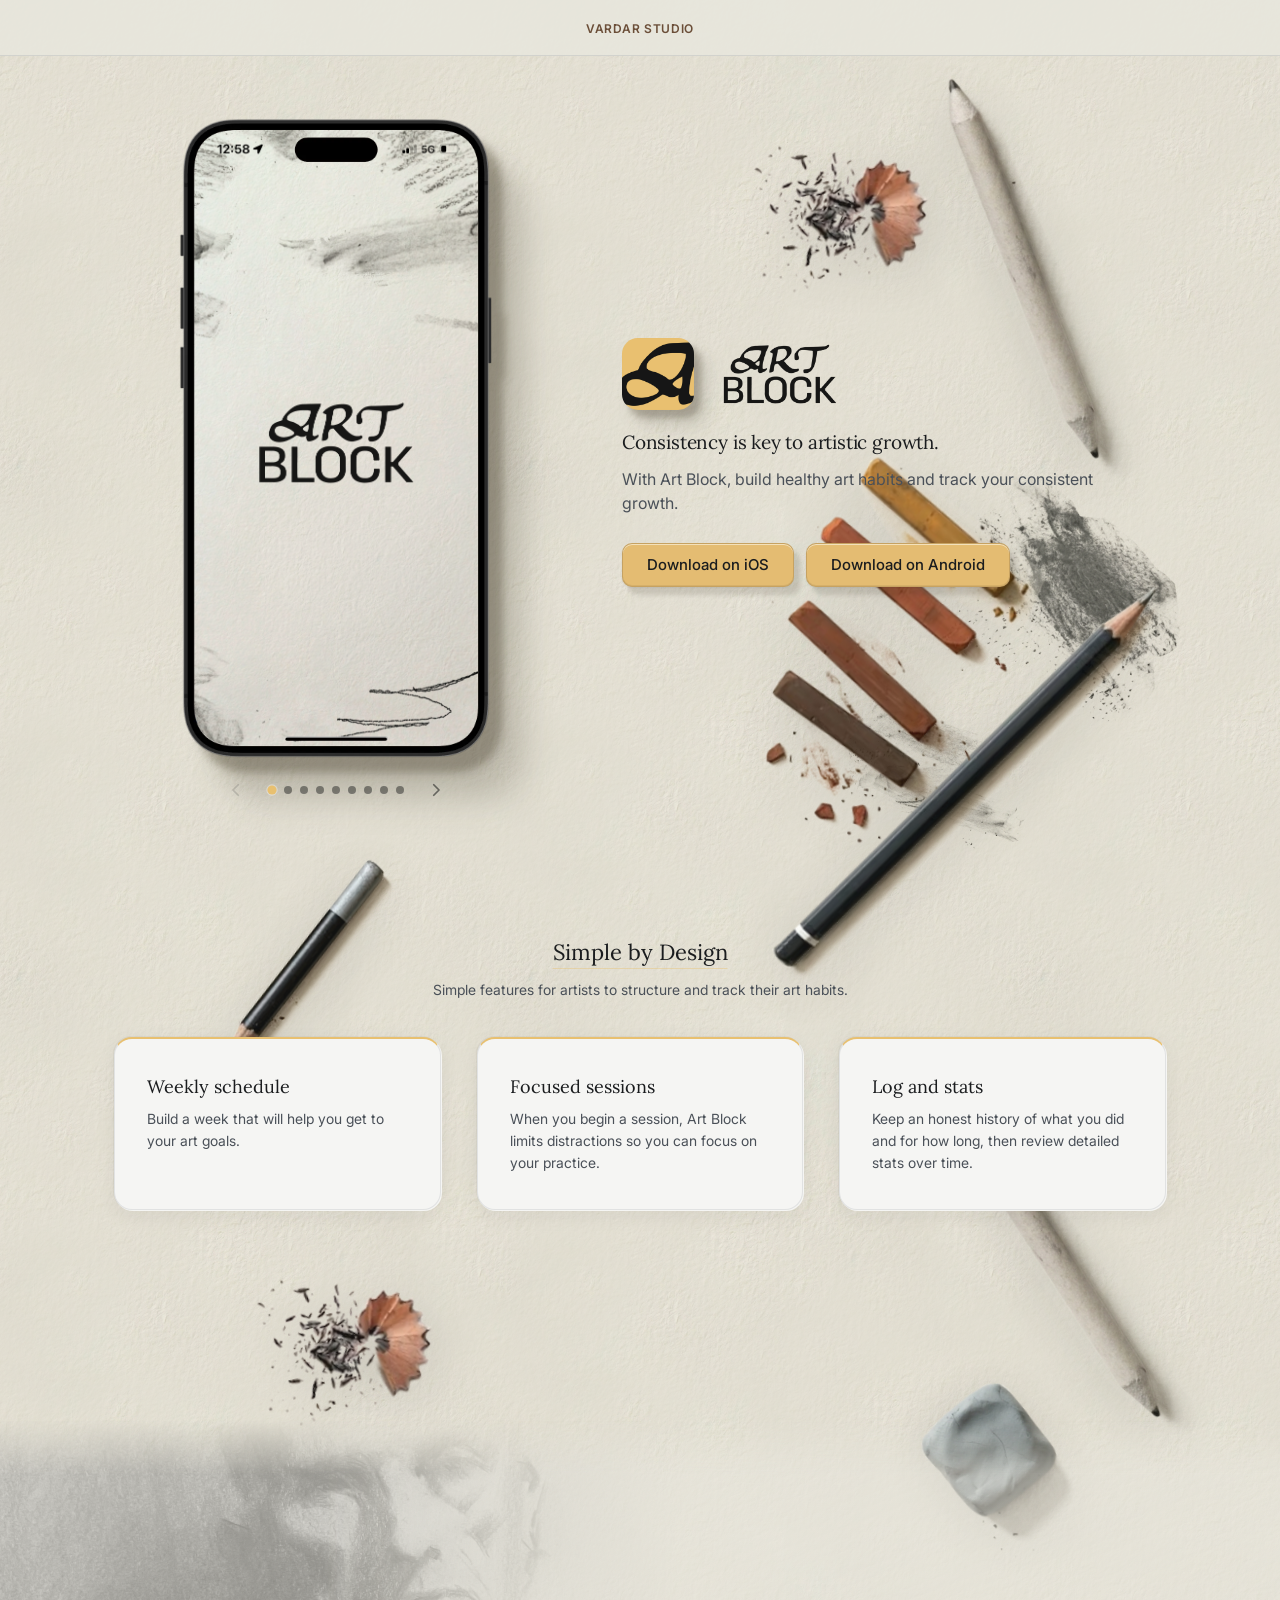
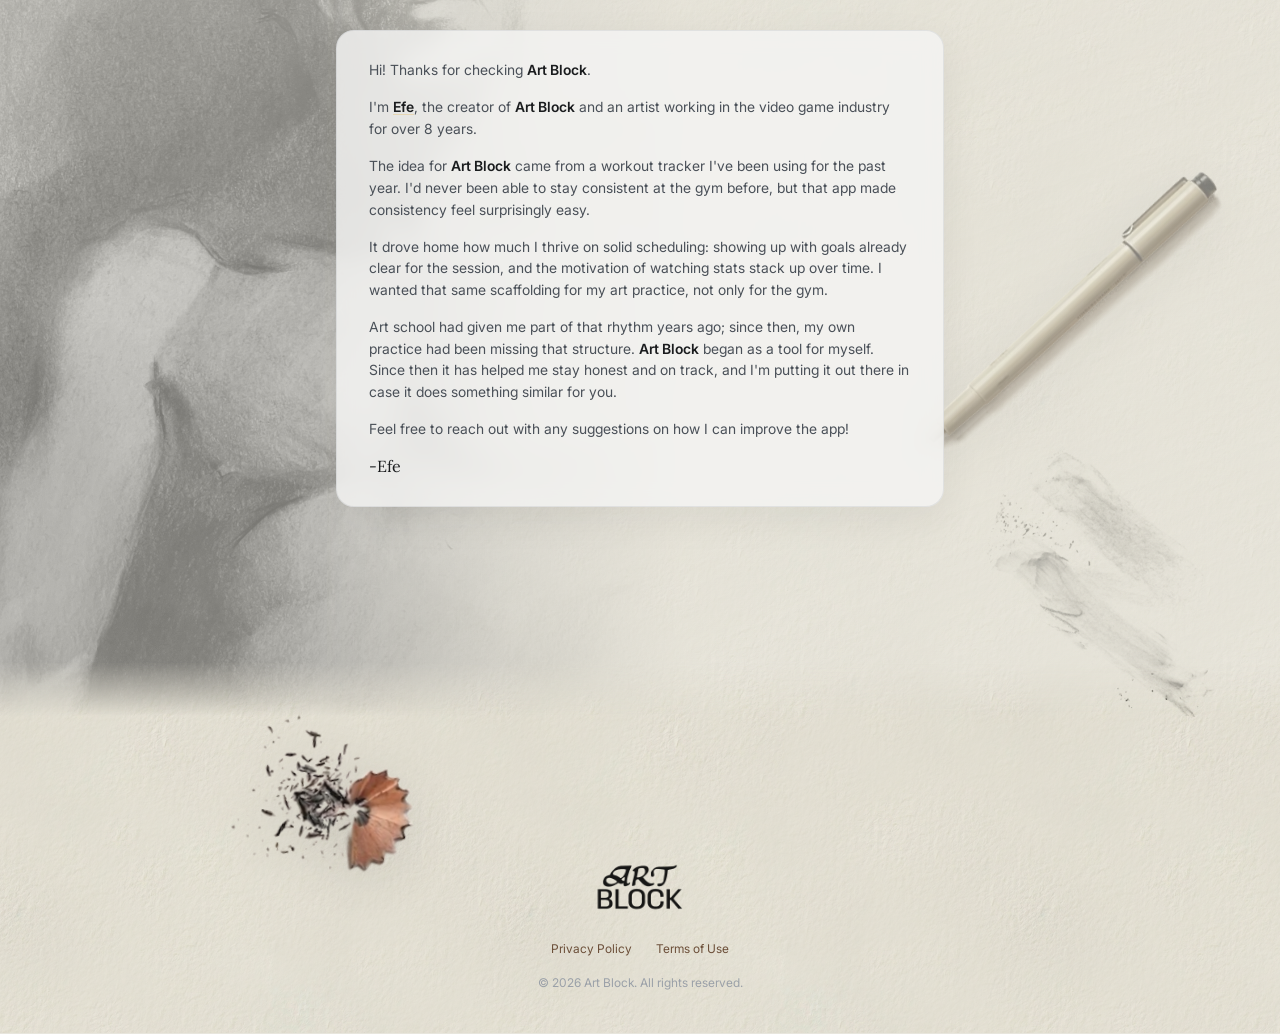
==== artblock/index.html @ 7faad2b3 "Fix GitHub Pages asset loading and Safari control styling. Use root-absolute paths with cache bustin" ====
<!DOCTYPE html>
<html lang="en">
  <head>
    <meta charset="utf-8" />
    <meta name="viewport" content="width=device-width, initial-scale=1" />
    <title>Art Block — Consistency for your art habits</title>
    <meta
      name="description"
      content="With Art Block, build healthy art habits and track your consistent growth. Log pursuits, sessions, and notes in one place."
    />
    <link rel="stylesheet" href="/css/main.css?v=3" />
    <script>
      (function () {
        if (sessionStorage.getItem("vardar-page-transition") !== "to-artblock") {
          return;
        }
        sessionStorage.removeItem("vardar-page-transition");
        document.documentElement.classList.add("page-from-studio");
        function reveal() {
          document.documentElement.classList.add("page-from-studio-ready");
        }
        if (document.readyState === "loading") {
          document.addEventListener("DOMContentLoaded", function () {
            requestAnimationFrame(function () {
              requestAnimationFrame(reveal);
            });
          });
        } else {
          requestAnimationFrame(function () {
            requestAnimationFrame(reveal);
          });
        }
      })();
    </script>
  </head>
  <body
    class="home artblock"
    data-draw-stroke="rgba(26, 28, 30, 0.48)"
  >
    <div class="artblock-scenery" aria-hidden="true">
      <div class="artblock-scenery__tile"></div>
      <img class="artblock-scenery__mess artblock-scenery__mess--1" src="/images/mess_1.png" alt="" width="654" height="630" decoding="async" />
      <img class="artblock-scenery__mess artblock-scenery__mess--2" src="/images/mess_2.png" alt="" width="654" height="630" decoding="async" />
      <img class="artblock-scenery__mess artblock-scenery__mess--3" src="/images/mess_2.png" alt="" width="654" height="630" decoding="async" />
      <img class="artblock-scenery__mess artblock-scenery__mess--4" src="/images/mess_2.png" alt="" width="654" height="630" decoding="async" />
      <img class="artblock-scenery__mess artblock-scenery__mess--5" src="/images/mess_2.png" alt="" width="654" height="630" decoding="async" />
      <img class="artblock-scenery__prop artblock-scenery__prop--slot-1" src="/images/Props/pencil_3.png" alt="" width="298" height="411" decoding="async" />
      <img class="artblock-scenery__prop artblock-scenery__prop--slot-2" src="/images/Props/trash.png" alt="" width="183" height="150" decoding="async" />
      <img class="artblock-scenery__prop artblock-scenery__prop--slot-3" src="/images/Props/stump_1.png" alt="" width="223" height="401" decoding="async" />
      <img class="artblock-scenery__prop artblock-scenery__prop--slot-4" src="/images/Props/pencil_1.png" alt="" width="116" height="251" decoding="async" />
      <img class="artblock-scenery__prop artblock-scenery__prop--slot-5" src="/images/Props/pen_2.png" alt="" width="285" height="375" decoding="async" />
      <img class="artblock-scenery__prop artblock-scenery__prop--slot-6" src="/images/Props/charcoal_1.png" alt="" width="184" height="221" decoding="async" />
      <img class="artblock-scenery__prop artblock-scenery__prop--slot-7" src="/images/Props/mechpencil.png" alt="" width="158" height="477" decoding="async" />
      <img class="artblock-scenery__prop artblock-scenery__prop--slot-9" src="/images/Props/eraser_1.png" alt="" width="212" height="206" decoding="async" />
      <img class="artblock-scenery__prop artblock-scenery__prop--slot-10" src="/images/Props/pencil_5.png" alt="" width="163" height="245" decoding="async" />
      <img class="artblock-scenery__prop artblock-scenery__prop--slot-13" src="/images/Props/trash.png" alt="" width="183" height="150" decoding="async" />
      <img class="artblock-scenery__prop artblock-scenery__prop--slot-14" src="/images/Props/charcoal_2.png" alt="" width="241" height="361" decoding="async" />
      <img class="artblock-scenery__prop artblock-scenery__prop--slot-15" src="/images/Props/stump_1.png" alt="" width="223" height="401" decoding="async" />
      <img class="artblock-scenery__prop artblock-scenery__prop--slot-16" src="/images/Props/trash.png" alt="" width="183" height="150" decoding="async" />
    </div>
    <canvas
      class="studio-draw-canvas"
      aria-hidden="true"
      width="1"
      height="1"
    ></canvas>
    <div class="studio-cursor-dot" aria-hidden="true"></div>
    <header class="legal-doc-header legal-doc-header--artblock">
      <a href="/index.html" class="studio-back-link">Vardar Studio</a>
    </header>
    <main>
      <section class="hero">
        <div class="wrap">
          <div class="hero-split">
            <div class="hero-copy">
              <h1 class="hero-title">
                <span class="hero-brand-lockup">
                  <img
                    src="/images/AppIcon.png"
                    alt=""
                    class="app-icon"
                    width="72"
                    height="72"
                  />
                  <span class="hero-logotype-slot">
                    <img
                      src="/images/Logotype.png"
                      alt="Art Block"
                      class="logotype-title"
                    />
                  </span>
                </span>
              </h1>
              <p class="hero-lead">
                Consistency is key to artistic growth.
              </p>
              <p class="tagline">
                With Art Block, build healthy art habits and track your
                consistent growth.
              </p>
              <div class="cta-row">
                <button
                  type="button"
                  class="btn-primary btn-primary--soon btn-primary--hover-soon"
                  aria-label="Download on iOS, coming soon"
                  title="Coming soon"
                >
                  <span class="btn-soon-face">
                    <span class="btn-soon-default">Download on iOS</span>
                    <span class="btn-soon-hover" aria-hidden="true"
                      >Coming soon</span
                    >
                  </span>
                </button>
                <button
                  type="button"
                  class="btn-primary btn-primary--soon btn-primary--hover-soon"
                  aria-label="Download on Android, coming soon"
                  title="Coming soon"
                >
                  <span class="btn-soon-face">
                    <span class="btn-soon-default">Download on Android</span>
                    <span class="btn-soon-hover" aria-hidden="true"
                      >Coming soon</span
                    >
                  </span>
                </button>
              </div>
            </div>
            <div class="hero-visual">
              <div
                class="phone-mockup"
                data-phone-mockup
                aria-roledescription="carousel"
                aria-label="Art Block app screenshots. Swipe or use the arrows and dots to move between slides."
              >
                <div class="phone-mockup-body">
                  <div class="phone-mockup-screen">
                    <div
                      class="phone-carousel-track"
                      id="phone-carousel-track"
                      tabindex="0"
                    >
                      <figure class="phone-carousel-slide">
                        <img
                          src="/images/ArtBlock_Screenshot_1.PNG"
                          alt="Art Block app: screenshot 1 of 9"
                          width="390"
                          height="844"
                          loading="lazy"
                          decoding="async"
                        />
                      </figure>
                      <figure class="phone-carousel-slide">
                        <img
                          src="/images/ArtBlock_Screenshot_2.PNG"
                          alt="Art Block app: screenshot 2 of 9"
                          width="390"
                          height="844"
                          loading="lazy"
                          decoding="async"
                        />
                      </figure>
                      <figure class="phone-carousel-slide">
                        <img
                          src="/images/ArtBlock_Screenshot_3.PNG"
                          alt="Art Block app: screenshot 3 of 9"
                          width="390"
                          height="844"
                          loading="lazy"
                          decoding="async"
                        />
                      </figure>
                      <figure class="phone-carousel-slide">
                        <img
                          src="/images/ArtBlock_Screenshot_4.PNG"
                          alt="Art Block app: screenshot 4 of 9"
                          width="390"
                          height="844"
                          loading="lazy"
                          decoding="async"
                        />
                      </figure>
                      <figure class="phone-carousel-slide">
                        <img
                          src="/images/ArtBlock_Screenshot_5.PNG"
                          alt="Art Block app: screenshot 5 of 9"
                          width="390"
                          height="844"
                          loading="lazy"
                          decoding="async"
                        />
                      </figure>
                      <figure class="phone-carousel-slide">
                        <img
                          src="/images/ArtBlock_Screenshot_6.PNG"
                          alt="Art Block app: screenshot 6 of 9"
                          width="390"
                          height="844"
                          loading="lazy"
                          decoding="async"
                        />
                      </figure>
                      <figure class="phone-carousel-slide">
                        <img
                          src="/images/ArtBlock_Screenshot_7.PNG"
                          alt="Art Block app: screenshot 7 of 9"
                          width="390"
                          height="844"
                          loading="lazy"
                          decoding="async"
                        />
                      </figure>
                      <figure class="phone-carousel-slide">
                        <img
                          src="/images/ArtBlock_Screenshot_8.PNG"
                          alt="Art Block app: screenshot 8 of 9"
                          width="390"
                          height="844"
                          loading="lazy"
                          decoding="async"
                        />
                      </figure>
                      <figure class="phone-carousel-slide">
                        <img
                          src="/images/ArtBlock_Screenshot_9.PNG"
                          alt="Art Block app: screenshot 9 of 9"
                          width="390"
                          height="844"
                          loading="lazy"
                          decoding="async"
                        />
                      </figure>
                    </div>
                  </div>
                  <img
                    class="phone-mockup-device"
                    src="/images/iphone.webp"
                    alt=""
                    width="866"
                    height="1730"
                    decoding="async"
                    loading="lazy"
                  />
                </div>
                <div class="phone-carousel-controls">
                  <button
                    type="button"
                    class="phone-carousel-arrow phone-carousel-arrow--prev"
                    aria-label="Previous screenshot"
                    disabled
                  >
                    <svg width="18" height="18" viewBox="0 0 18 18" aria-hidden="true">
                      <path
                        d="M11.25 3.75 6 9l5.25 5.25"
                        fill="none"
                        stroke="currentColor"
                        stroke-width="1.75"
                        stroke-linecap="round"
                        stroke-linejoin="round"
                      />
                    </svg>
                  </button>
                  <div class="phone-carousel-dots" role="tablist" aria-label="Screenshot">
                  <button
                    type="button"
                    class="phone-carousel-dot is-active"
                    role="tab"
                    aria-selected="true"
                    aria-controls="phone-carousel-track"
                    data-slide="0"
                    aria-label="Show screenshot 1 of 9"
                  ></button>
                  <button
                    type="button"
                    class="phone-carousel-dot"
                    role="tab"
                    aria-selected="false"
                    aria-controls="phone-carousel-track"
                    data-slide="1"
                    aria-label="Show screenshot 2 of 9"
                  ></button>
                  <button
                    type="button"
                    class="phone-carousel-dot"
                    role="tab"
                    aria-selected="false"
                    aria-controls="phone-carousel-track"
                    data-slide="2"
                    aria-label="Show screenshot 3 of 9"
                  ></button>
                  <button
                    type="button"
                    class="phone-carousel-dot"
                    role="tab"
                    aria-selected="false"
                    aria-controls="phone-carousel-track"
                    data-slide="3"
                    aria-label="Show screenshot 4 of 9"
                  ></button>
                  <button
                    type="button"
                    class="phone-carousel-dot"
                    role="tab"
                    aria-selected="false"
                    aria-controls="phone-carousel-track"
                    data-slide="4"
                    aria-label="Show screenshot 5 of 9"
                  ></button>
                  <button
                    type="button"
                    class="phone-carousel-dot"
                    role="tab"
                    aria-selected="false"
                    aria-controls="phone-carousel-track"
                    data-slide="5"
                    aria-label="Show screenshot 6 of 9"
                  ></button>
                  <button
                    type="button"
                    class="phone-carousel-dot"
                    role="tab"
                    aria-selected="false"
                    aria-controls="phone-carousel-track"
                    data-slide="6"
                    aria-label="Show screenshot 7 of 9"
                  ></button>
                  <button
                    type="button"
                    class="phone-carousel-dot"
                    role="tab"
                    aria-selected="false"
                    aria-controls="phone-carousel-track"
                    data-slide="7"
                    aria-label="Show screenshot 8 of 9"
                  ></button>
                  <button
                    type="button"
                    class="phone-carousel-dot"
                    role="tab"
                    aria-selected="false"
                    aria-controls="phone-carousel-track"
                    data-slide="8"
                    aria-label="Show screenshot 9 of 9"
                  ></button>
                  </div>
                  <button
                    type="button"
                    class="phone-carousel-arrow phone-carousel-arrow--next"
                    aria-label="Next screenshot"
                  >
                    <svg width="18" height="18" viewBox="0 0 18 18" aria-hidden="true">
                      <path
                        d="m6.75 3.75 5.25 5.25L6.75 14.25"
                        fill="none"
                        stroke="currentColor"
                        stroke-width="1.75"
                        stroke-linecap="round"
                        stroke-linejoin="round"
                      />
                    </svg>
                  </button>
                </div>
              </div>
            </div>
          </div>
        </div>
      </section>

      <section class="section">
        <div class="wrap">
          <h2>Simple by Design</h2>
          <p class="lead">
            Simple features for artists to structure and track their art habits.
          </p>
          <div class="features">
            <article class="feature-card">
              <h3>Weekly schedule</h3>
              <p>
                Build a week that will help you get to your art goals.
              </p>
            </article>
            <article class="feature-card">
              <h3>Focused sessions</h3>
              <p>
                When you begin a session, Art Block limits distractions so you
                can focus on your practice.
              </p>
            </article>
            <article class="feature-card">
              <h3>Log and stats</h3>
              <p>
                Keep an honest history of what you did and for how long, then
                review detailed stats over time.
              </p>
            </article>
          </div>
        </div>
      </section>

      <section class="section section--creator" aria-label="From the creator">
        <div class="creator-bg" aria-hidden="true">
          <div class="creator-bg-collage">
            <img
              class="creator-bg-img creator-bg-img--left"
              src="/images/IMG_0425.JPG"
              alt=""
              width="1200"
              height="900"
              loading="lazy"
              decoding="async"
            />
            <img
              class="creator-bg-img creator-bg-img--right"
              src="/images/IMG_0428.JPG"
              alt=""
              width="1200"
              height="900"
              loading="lazy"
              decoding="async"
            />
          </div>
          <div class="creator-bg-scrim"></div>
        </div>
        <div class="wrap creator-wrap">
          <div class="creator-prose">
            <p>
              Hi! Thanks for checking <strong>Art Block</strong>.
            </p>
            <p>
              I'm
              <a
                href="https://www.artstation.com/efevardar"
                class="creator-inline-link"
                target="_blank"
                rel="noopener noreferrer"
                ><strong>Efe</strong></a
              >, the creator of <strong>Art Block</strong> and an artist working
              in the video game industry for over 8 years.
            </p>
            <p>
              The idea for <strong>Art Block</strong> came from a workout tracker
              I've been using for the past year. I'd never been able to stay
              consistent at the gym before, but that app made consistency feel
              surprisingly easy.
            </p>
            <p>
              It drove home how much I thrive on solid scheduling: showing up with
              goals already clear for the session, and the motivation of watching
              stats stack up over time. I wanted that same scaffolding for my art
              practice, not only for the gym.
            </p>
            <p>
              Art school had given me part of that rhythm years ago; since then,
              my own practice had been missing that structure.
              <strong>Art Block</strong> began as a tool for myself. Since then it
              has helped me stay honest and on track, and I'm putting it out there
              in case it does something similar for you.
            </p>
            <p>
              Feel free to reach out with any suggestions on how I can improve
              the app!
            </p>
            <p class="creator-signature">-Efe</p>
          </div>
        </div>
      </section>
    </main>

    <footer class="site-footer">
      <div class="wrap">
        <a href="index.html" class="footer-brand">
          <img
            src="/images/Logotype.png"
            alt="Art Block"
            class="footer-logotype"
            width="400"
            height="80"
            decoding="async"
          />
        </a>
        <nav class="footer-links" aria-label="Legal">
          <a href="privacy.html">Privacy Policy</a>
          <a href="terms.html">Terms of Use</a>
        </nav>
        <p class="copyright">© <span id="year"></span> Art Block. All rights reserved.</p>
      </div>
    </footer>
    <script>
      document.getElementById("year").textContent = new Date().getFullYear();

      (function () {
        var track = document.getElementById("phone-carousel-track");
        if (!track) return;
        var root = track.closest("[data-phone-mockup]");
        var dots = root ? root.querySelectorAll(".phone-carousel-dot") : [];
        var prevBtn = root ? root.querySelector(".phone-carousel-arrow--prev") : null;
        var nextBtn = root ? root.querySelector(".phone-carousel-arrow--next") : null;

        function setActive(i) {
          var n = Math.max(0, Math.min(i, dots.length - 1));
          dots.forEach(function (dot, j) {
            var on = j === n;
            dot.classList.toggle("is-active", on);
            dot.setAttribute("aria-selected", on ? "true" : "false");
          });
          if (prevBtn) prevBtn.disabled = n === 0;
          if (nextBtn) nextBtn.disabled = n === dots.length - 1;
        }

        function goToSlide(index) {
          var w = track.clientWidth;
          if (!w) return;
          track.scrollTo({ left: index * w, behavior: "smooth" });
          setActive(index);
        }

        dots.forEach(function (dot) {
          dot.addEventListener("click", function () {
            goToSlide(Number(dot.getAttribute("data-slide") || 0));
          });
        });

        if (prevBtn) {
          prevBtn.addEventListener("click", function () {
            var w = track.clientWidth;
            if (!w) return;
            goToSlide(Math.round(track.scrollLeft / w) - 1);
          });
        }
        if (nextBtn) {
          nextBtn.addEventListener("click", function () {
            var w = track.clientWidth;
            if (!w) return;
            goToSlide(Math.round(track.scrollLeft / w) + 1);
          });
        }

        setActive(0);

        var scrollEndTimer;
        track.addEventListener(
          "scroll",
          function () {
            window.clearTimeout(scrollEndTimer);
            scrollEndTimer = window.setTimeout(function () {
              var w = track.clientWidth;
              if (!w) return;
              var i = Math.round(track.scrollLeft / w);
              setActive(i);
            }, 60);
          },
          { passive: true }
        );

        track.addEventListener("keydown", function (e) {
          var w = track.clientWidth;
          if (!w) return;
          var i = Math.round(track.scrollLeft / w);
          if (e.key === "ArrowRight") {
            e.preventDefault();
            goToSlide(Math.min(i + 1, dots.length - 1));
          } else if (e.key === "ArrowLeft") {
            e.preventDefault();
            goToSlide(Math.max(i - 1, 0));
          }
        });

        var autoEveryMs = 2000;
        var autoIv = null;
        function stopAuto() {
          if (autoIv !== null) {
            clearInterval(autoIv);
            autoIv = null;
          }
        }
        function startAuto() {
          stopAuto();
          if (
            !dots.length ||
            window.matchMedia("(prefers-reduced-motion: reduce)").matches
          ) {
            return;
          }
          autoIv = window.setInterval(function () {
            if (document.hidden) return;
            var w = track.clientWidth;
            if (!w) return;
            var i = Math.round(track.scrollLeft / w);
            goToSlide((i + 1) % dots.length);
          }, autoEveryMs);
        }
        startAuto();
        document.addEventListener("visibilitychange", function () {
          if (document.hidden) stopAuto();
          else startAuto();
        });
      })();
    </script>
    <script src="/js/interactive-surface.js?v=3" defer></script>
  </body>
</html>
---- css/main.css ----
/* Art Block — Inter & Lora (local files in /Fonts) */
@font-face {
  font-family: "Inter";
  src: url("../Fonts/Inter_18pt-Regular.ttf") format("truetype");
  font-weight: 400;
  font-style: normal;
  font-display: swap;
}
@font-face {
  font-family: "Inter";
  src: url("../Fonts/Inter_18pt-Medium.ttf") format("truetype");
  font-weight: 500;
  font-style: normal;
  font-display: swap;
}
@font-face {
  font-family: "Inter";
  src: url("../Fonts/Inter_18pt-SemiBold.ttf") format("truetype");
  font-weight: 600;
  font-style: normal;
  font-display: swap;
}
@font-face {
  font-family: "Inter";
  src: url("../Fonts/Inter_18pt-Bold.ttf") format("truetype");
  font-weight: 700;
  font-style: normal;
  font-display: swap;
}
@font-face {
  font-family: "Lora";
  src: url("../Fonts/Lora-Regular.ttf") format("truetype");
  font-weight: 400;
  font-style: normal;
  font-display: swap;
}
@font-face {
  font-family: "Lora";
  src: url("../Fonts/Lora-SemiBold.ttf") format("truetype");
  font-weight: 600;
  font-style: normal;
  font-display: swap;
}
@font-face {
  font-family: "Lora";
  src: url("../Fonts/Lora-Bold.ttf") format("truetype");
  font-weight: 700;
  font-style: normal;
  font-display: swap;
}

/* Art Block marketing site — light-mode palette (parchment, ink, accent) */
:root {
  --bg: #f2f2f7;
  --bg-light: #ffffff;
  --bg-panel: #ebebf0;
  --bg-deep: #e5e5ea;
  --engraved: #8e8e93;
  --raised: #ffffff;
  --text-primary: #1c1c1e;
  --text-sub: #48484a;
  --text-muted: #8e8e93;
  --accent: #5c4033;
  --accent-hover: #452f26;
  --accent-gold: #d6b066;
  --accent-gold-soft: rgba(214, 176, 102, 0.22);
  --accent-gold-line: rgba(214, 176, 102, 0.45);
  --radius-card: 18px;
  --radius-btn: 10px;
  --shadow-emboss: 1px 1px 0 rgba(255, 255, 255, 0.85),
    -1px -1px 0 rgba(0, 0, 0, 0.06), 0 8px 24px rgba(24, 22, 18, 0.08);
  /* Hero: app icon + logotype share the same vertical size */
  --hero-lockup-mark: clamp(52px, 11vw, 72px);
  font-size: 16px;
}

*,
*::before,
*::after {
  box-sizing: border-box;
}

html {
  scroll-behavior: smooth;
}

body {
  margin: 0;
  font-family: -apple-system, BlinkMacSystemFont, "SF Pro Text", "Segoe UI",
    Roboto, Helvetica, Arial, sans-serif;
  font-size: 15px;
  line-height: 1.5;
  color: var(--text-primary);
  background: var(--bg);
  min-height: 100vh;
}

/* Homepage: global header + full-height hero without double scroll */
body.home {
  display: flex;
  flex-direction: column;
  min-height: 100vh;
  min-height: 100dvh;
}
body.home main {
  flex: 1 0 auto;
  width: 100%;
}
body.home .legal-doc-header {
  flex-shrink: 0;
}

/* Subtle grain */
body::before {
  content: "";
  position: fixed;
  inset: 0;
  pointer-events: none;
  opacity: 0.04;
  background-image: url("data:image/svg+xml,%3Csvg viewBox='0 0 256 256' xmlns='http://www.w3.org/2000/svg'%3E%3Cfilter id='n'%3E%3CfeTurbulence type='fractalNoise' baseFrequency='0.9' numOctaves='4' stitchTiles='stitch'/%3E%3C/filter%3E%3Crect width='100%25' height='100%25' filter='url(%23n)'/%3E%3C/svg%3E");
  z-index: -1;
}

a {
  color: var(--accent);
  text-decoration: none;
}
a:hover {
  color: var(--accent-gold);
  text-decoration: underline;
}
a:focus-visible {
  outline: 2px solid var(--accent-gold);
  outline-offset: 2px;
}

.wrap {
  max-width: 1100px;
  margin: 0 auto;
  padding: 0 24px;
}

/* Logotype as title + app icon lockup */
.hero-title {
  display: flex;
  justify-content: center;
  margin: 0 0 20px;
  line-height: 0;
}
.hero-brand-lockup {
  display: flex;
  align-items: center;
  gap: clamp(14px, 3.5vw, 22px);
  line-height: 0;
  width: 100%;
  max-width: 100%;
}
.app-icon {
  flex-shrink: 0;
  display: block;
  width: var(--hero-lockup-mark);
  height: var(--hero-lockup-mark);
  border-radius: 22%;
  object-fit: cover;
  box-shadow: 0 4px 18px rgba(24, 22, 18, 0.12),
    0 2px 12px var(--accent-gold-soft);
}
.logotype-title {
  display: block;
  height: auto;
  width: auto;
  max-height: clamp(3.5rem, 14vw, 6.75rem);
  max-width: min(560px, 92vw);
  margin: 0 auto;
}
.hero-logotype-slot {
  display: flex;
  align-items: center;
  flex: 1 1 auto;
  min-width: 0;
  height: var(--hero-lockup-mark);
}
.hero-brand-lockup .logotype-title {
  display: block;
  margin: 0;
  max-height: 100%;
  max-width: 100%;
  width: auto;
  height: auto;
  object-fit: contain;
  object-position: left center;
}
.logotype-title--legal {
  max-height: clamp(2.85rem, 11vw, 5rem);
  max-width: min(480px, 90vw);
}
.logotype-title-wrap {
  display: inline-block;
  line-height: 0;
  text-decoration: none;
}
.logotype-title-wrap:hover,
.logotype-title-wrap:focus {
  opacity: 0.9;
  text-decoration: none;
}
/* Hero — narrow: stacked; wide: copy beside phone mockup.
   Full viewport height + vertical center for first-screen breathing room. */
.hero {
  display: flex;
  flex-direction: column;
  justify-content: center;
  align-items: stretch;
  box-sizing: border-box;
  min-height: 100vh;
  min-height: 100dvh;
  padding: clamp(2rem, 6vh, 3.5rem) 0;
  padding-top: max(clamp(2rem, 6vh, 3.5rem), env(safe-area-inset-top, 0px));
  padding-bottom: max(
    clamp(2rem, 6vh, 3.5rem),
    env(safe-area-inset-bottom, 0px)
  );
  text-align: center;
}
body.home .hero {
  min-height: max(
    28rem,
    calc(100vh - clamp(5.5rem, 20vw, 9rem))
  );
  min-height: max(
    28rem,
    calc(100dvh - clamp(5.5rem, 20vw, 9rem))
  );
}
.hero .wrap {
  width: 100%;
}
.hero-split {
  display: flex;
  flex-direction: column;
  align-items: stretch;
  gap: 36px;
}
.hero-copy {
  width: 100%;
  max-width: 36rem;
  margin-left: auto;
  margin-right: auto;
}
.hero-lead {
  font-family: Palatino, "Palatino Linotype", "Book Antiqua", Georgia, serif;
  font-size: clamp(1.35rem, 3.8vw, 1.9rem);
  font-weight: 400;
  letter-spacing: -0.02em;
  margin: 0 0 12px;
  line-height: 1.2;
  color: var(--text-primary);
  text-shadow: 1px 1px 0 rgba(158, 154, 147, 0.35),
    -1px -1px 0 rgba(222, 218, 212, 0.5),
    0 0 42px var(--accent-gold-soft);
}
.hero .tagline {
  font-size: 1.125rem;
  color: var(--text-sub);
  max-width: 32rem;
  margin: 0 auto 28px;
}
.cta-row {
  display: flex;
  flex-wrap: wrap;
  gap: 12px;
  justify-content: center;
  align-items: center;
}

@media (min-width: 900px) {
  .hero {
    text-align: left;
    padding: clamp(2.25rem, 7vh, 4rem) 0;
    padding-top: max(
      clamp(2.25rem, 7vh, 4rem),
      env(safe-area-inset-top, 0px)
    );
    padding-bottom: max(
      clamp(2.25rem, 7vh, 4rem),
      env(safe-area-inset-bottom, 0px)
    );
  }
  .hero-split {
    flex-direction: row-reverse;
    align-items: center;
    justify-content: space-between;
    gap: clamp(32px, 5vw, 72px);
  }
  .hero-copy {
    flex: 1 1 0;
    min-width: min(100%, 22rem);
    max-width: 34rem;
    margin-left: 0;
    margin-right: 0;
    text-align: left;
  }
  .hero-title {
    text-align: left;
    justify-content: flex-start;
  }
  .hero .tagline {
    margin-left: 0;
    margin-right: 0;
    max-width: 34rem;
  }
  .hero .cta-row {
    justify-content: flex-start;
  }
  .hero-visual {
    flex: 0 0 auto;
    width: min(300px, 34%);
    max-width: 320px;
    margin-top: 0;
    margin-left: 0;
    margin-right: 0;
    align-self: center;
  }
}
.btn-primary {
  display: inline-flex;
  align-items: center;
  justify-content: center;
  padding: 14px 28px;
  background: var(--accent-gold);
  color: var(--bg-light);
  font-size: 15px;
  font-weight: 500;
  border-radius: var(--radius-btn);
  border: 1px solid rgba(92, 70, 44, 0.2);
  cursor: pointer;
  box-shadow: inset 0 1px 0 rgba(255, 255, 255, 0.42),
    inset 0 -1px 0 rgba(88, 68, 38, 0.08), 6px 8px 4px rgba(52, 44, 26, 0.14),
    0 1px 2px rgba(26, 28, 30, 0.06);
  text-decoration: none;
  transition: background 0.15s ease, box-shadow 0.15s ease, transform 0.1s ease;
}
.btn-primary:hover {
  background: #ddb868;
  box-shadow: inset 0 1px 0 rgba(255, 255, 255, 0.48),
    inset 0 -1px 0 rgba(88, 68, 38, 0.1), 8px 10px 5px rgba(52, 44, 26, 0.16),
    0 1px 2px rgba(26, 28, 30, 0.07);
  color: var(--bg-light);
  text-decoration: none;
}
.btn-primary:active {
  transform: scale(0.98);
}
.btn-primary--soon {
  opacity: 0.75;
  cursor: default;
  pointer-events: none;
}

button.btn-primary {
  margin: 0;
  font: inherit;
  -webkit-appearance: none;
  appearance: none;
}

button.btn-primary:focus-visible {
  outline: 2px solid var(--accent-gold);
  outline-offset: 3px;
}

/* Same look as default CTA; hover reveals “Coming soon” (pointer-events stay on). */
.btn-primary--hover-soon {
  pointer-events: auto;
}

.btn-primary--hover-soon:hover,
.btn-primary--hover-soon:focus-visible {
  filter: none;
}

.btn-primary--hover-soon:active {
  transform: none;
}

.btn-soon-face {
  display: inline-block;
  position: relative;
  line-height: 1.2;
}

.btn-soon-default,
.btn-soon-hover {
  transition: opacity 0.16s ease;
}

.btn-soon-hover {
  position: absolute;
  inset: 0;
  display: flex;
  align-items: center;
  justify-content: center;
  opacity: 0;
  pointer-events: none;
}

.btn-primary--hover-soon:hover .btn-soon-default,
.btn-primary--hover-soon:focus-visible .btn-soon-default {
  opacity: 0;
}

.btn-primary--hover-soon:hover .btn-soon-hover,
.btn-primary--hover-soon:focus-visible .btn-soon-hover {
  opacity: 1;
}

.hero-visual {
  margin-left: auto;
  margin-right: auto;
  width: 100%;
  max-width: min(320px, 88vw);
}

/* images/iphone.webp — screen area matches transparent cutout (measured from asset) */
.phone-mockup {
  display: flex;
  flex-direction: column;
  align-items: center;
  width: 100%;
  --phone-screen-top: 1.73%;
  --phone-screen-right: 5.54%;
  --phone-screen-bottom: 1.85%;
  --phone-screen-left: 5.66%;
  /*
   * Single % border-radius draws an *ellipse* (horizontal vs vertical radii scale from width vs height),
   * which stretches corners on a tall screen. Use slash form so the corner is circular
   * in physical space: rx ≈ ry in px ⇔ rx% of width / ry% of height with ry = rx × (W/H).
   * Tuned for this asset’s cutout (~769×1668); nudge both if corners still miss the bevel.
   */
  --phone-screen-radius-x: 6.85%;
  --phone-screen-radius-y: 3.16%;
}
.phone-mockup-body {
  position: relative;
  width: 100%;
  line-height: 0;
}
.phone-mockup-device {
  position: relative;
  z-index: 1;
  display: block;
  width: 100%;
  height: auto;
  /* Let swipes/clicks reach the carousel through the transparent screen cutout */
  pointer-events: none;
}
.phone-mockup-screen {
  position: absolute;
  z-index: 0;
  top: var(--phone-screen-top);
  right: var(--phone-screen-right);
  bottom: var(--phone-screen-bottom);
  left: var(--phone-screen-left);
  border-radius: var(--phone-screen-radius-x) / var(--phone-screen-radius-y);
  overflow: hidden;
  background: #000;
  pointer-events: auto;
}
.phone-carousel-track {
  position: absolute;
  inset: 0;
  display: flex;
  flex-direction: row;
  overflow-x: auto;
  overflow-y: hidden;
  scroll-snap-type: x mandatory;
  scroll-behavior: smooth;
  -webkit-overflow-scrolling: touch;
  scrollbar-width: none;
}
.phone-carousel-track::-webkit-scrollbar {
  display: none;
}
.phone-carousel-track:focus {
  outline: none;
}
.phone-carousel-track:focus-visible {
  box-shadow: inset 0 0 0 2px var(--accent-gold);
}
.phone-carousel-slide {
  position: relative;
  flex: 0 0 100%;
  width: 100%;
  height: 100%;
  margin: 0;
  scroll-snap-align: start;
  scroll-snap-stop: always;
}
.phone-carousel-slide img {
  position: absolute;
  inset: 0;
  display: block;
  width: 100%;
  height: 100%;
  object-fit: cover;
  object-position: top center;
}
.phone-carousel-controls {
  flex: 0 0 auto;
  display: flex;
  flex-direction: row;
  flex-wrap: nowrap;
  align-items: center;
  justify-content: center;
  gap: clamp(10px, 2.5vw, 16px);
  padding: 12px 0 0;
  margin-top: 4px;
  width: 100%;
}
.phone-carousel-dots {
  flex: 0 1 auto;
  display: flex;
  justify-content: center;
  align-items: center;
  flex-wrap: wrap;
  gap: 8px;
  padding: 0;
  margin: 0;
  background: transparent;
}
.phone-carousel-arrow {
  flex: 0 0 auto;
  display: inline-flex;
  align-items: center;
  justify-content: center;
  width: 32px;
  height: 32px;
  padding: 0;
  margin: 0;
  border: none;
  border-radius: 50%;
  background: transparent;
  color: rgba(26, 28, 30, 0.58);
  cursor: pointer;
  font: inherit;
  -webkit-appearance: none;
  appearance: none;
  transition: color 0.15s ease, background 0.15s ease, opacity 0.15s ease;
}
.phone-carousel-arrow:hover:not(:disabled) {
  color: var(--accent);
  background: rgba(26, 28, 30, 0.06);
}
.phone-carousel-arrow:focus-visible {
  outline: 2px solid var(--accent-gold);
  outline-offset: 2px;
}
.phone-carousel-arrow:disabled {
  opacity: 0.28;
  cursor: default;
}
.phone-carousel-dot {
  width: 8px;
  height: 8px;
  padding: 0;
  border: none;
  border-radius: 50%;
  background: rgba(26, 28, 30, 0.48);
  cursor: pointer;
  transition: background 0.15s ease, transform 0.15s ease;
}
.phone-carousel-dot:hover {
  background: rgba(26, 28, 30, 0.68);
}
.phone-carousel-dot.is-active {
  background: var(--accent-gold);
  box-shadow: 0 0 0 1px rgba(255, 255, 255, 0.35);
  transform: scale(1.15);
}

/* Section */
.section {
  padding: clamp(36px, 6vw, 70px) 0 clamp(90px, 19.5vw, 210px);
}
.section-label {
  font-size: 10px;
  font-weight: 400;
  letter-spacing: 0.28em;
  text-transform: uppercase;
  color: var(--accent-gold);
  text-align: center;
  margin: 0 0 10px;
}
.section h2 {
  font-family: Palatino, "Palatino Linotype", Georgia, serif;
  font-size: clamp(1.5rem, 3vw, 1.85rem);
  font-weight: 400;
  text-align: center;
  margin: 0 0 clamp(9px, 1.25vw, 13px);
  text-decoration: underline;
  text-decoration-color: var(--accent-gold-line);
  text-decoration-thickness: 1px;
  text-underline-offset: 0.35em;
}
.section .lead {
  text-align: center;
  color: var(--text-sub);
  max-width: 560px;
  margin: 0 auto clamp(24px, 3vw, 36px);
}

.features {
  display: grid;
  grid-template-columns: repeat(auto-fit, minmax(260px, 1fr));
  gap: clamp(24px, 3vw, 36px);
}
.feature-card {
  background: var(--bg-panel);
  border-radius: var(--radius-card);
  padding: clamp(28px, 4vw, 36px) clamp(24px, 3.5vw, 32px);
  box-shadow: 1px 1px 0 var(--raised), -1px -1px 0 rgba(0, 0, 0, 0.05),
    0 6px 20px rgba(24, 22, 18, 0.06);
  border: 1px solid rgba(142, 142, 147, 0.12);
  border-top: 2px solid var(--accent-gold-line);
}
.feature-card h3 {
  font-family: Palatino, "Palatino Linotype", Georgia, serif;
  font-size: 1.15rem;
  font-weight: 400;
  margin: 0 0 10px;
}
.feature-card p {
  margin: 0;
  color: var(--text-sub);
  font-size: 14px;
}

/* Creator — prose card centered in photo band */
.section--creator {
  position: relative;
  overflow: hidden;
  display: flex;
  align-items: center;
  justify-content: center;
  min-height: min(100vh, 56rem);
  padding: clamp(4rem, 12vh, 7rem) 0;
}
.creator-bg {
  position: absolute;
  inset: 0;
  z-index: 0;
  pointer-events: none;
  -webkit-mask-image: linear-gradient(
    to bottom,
    transparent 0%,
    #000 6%,
    #000 94%,
    transparent 100%
  );
  mask-image: linear-gradient(
    to bottom,
    transparent 0%,
    #000 6%,
    #000 94%,
    transparent 100%
  );
  mask-size: 100% 100%;
  mask-repeat: no-repeat;
  -webkit-mask-size: 100% 100%;
  -webkit-mask-repeat: no-repeat;
}
.creator-bg-collage {
  position: absolute;
  inset: -8% -4%;
  display: grid;
  grid-template-columns: 1fr 1fr;
  gap: 0;
  opacity: 1;
}
.creator-bg-img {
  width: 100%;
  height: 100%;
  min-height: 420px;
  object-fit: cover;
  object-position: center;
}
.creator-bg-img--left {
  object-position: 38% 42%;
  transform: scale(1.1);
  transform-origin: 42% 48%;
  -webkit-mask-image: linear-gradient(
    to right,
    #000 0%,
    #000 52%,
    rgba(0, 0, 0, 0.35) 78%,
    transparent 100%
  );
  mask-image: linear-gradient(
    to right,
    #000 0%,
    #000 52%,
    rgba(0, 0, 0, 0.35) 78%,
    transparent 100%
  );
}
.creator-bg-img--right {
  object-position: 62% 48%;
  transform: scale(1.1);
  transform-origin: 58% 50%;
  -webkit-mask-image: linear-gradient(
    to left,
    #000 0%,
    #000 52%,
    rgba(0, 0, 0, 0.35) 78%,
    transparent 100%
  );
  mask-image: linear-gradient(
    to left,
    #000 0%,
    #000 52%,
    rgba(0, 0, 0, 0.35) 78%,
    transparent 100%
  );
}
.creator-bg-scrim {
  position: absolute;
  inset: 0;
  background: linear-gradient(
    160deg,
    rgba(242, 242, 247, 0.86) 0%,
    rgba(242, 242, 247, 0.76) 42%,
    rgba(242, 242, 247, 0.82) 100%
  );
}
@media (max-width: 700px) {
  .section--creator {
    min-height: min(100vh, 52rem);
  }
  .creator-bg {
    -webkit-mask-image: linear-gradient(
      to bottom,
      transparent 0%,
      #000 8%,
      #000 92%,
      transparent 100%
    );
    mask-image: linear-gradient(
      to bottom,
      transparent 0%,
      #000 8%,
      #000 92%,
      transparent 100%
    );
  }
  .creator-bg-collage {
    grid-template-columns: 1fr;
    grid-template-rows: 1fr 1fr;
    inset: -6% 0;
  }
  .creator-bg-img {
    min-height: 280px;
  }
  .creator-bg-img--left {
    transform: scale(1.06);
    -webkit-mask-image: linear-gradient(
      to bottom,
      #000 0%,
      #000 55%,
      rgba(0, 0, 0, 0.4) 82%,
      transparent 100%
    );
    mask-image: linear-gradient(
      to bottom,
      #000 0%,
      #000 55%,
      rgba(0, 0, 0, 0.4) 82%,
      transparent 100%
    );
  }
  .creator-bg-img--right {
    transform: scale(1.06);
    -webkit-mask-image: linear-gradient(
      to top,
      #000 0%,
      #000 55%,
      rgba(0, 0, 0, 0.4) 82%,
      transparent 100%
    );
    mask-image: linear-gradient(
      to top,
      #000 0%,
      #000 55%,
      rgba(0, 0, 0, 0.4) 82%,
      transparent 100%
    );
  }
}
.creator-wrap {
  position: relative;
  z-index: 1;
  width: 100%;
}
.creator-prose {
  max-width: 38rem;
  margin: 0 auto;
  text-align: left;
  padding: clamp(20px, 4vw, 28px) clamp(22px, 4vw, 32px);
  background: rgba(255, 255, 255, 0.72);
  border-radius: var(--radius-card);
  border: 1px solid rgba(142, 142, 147, 0.14);
  box-shadow: 0 12px 40px rgba(24, 22, 18, 0.06);
  backdrop-filter: blur(10px);
  -webkit-backdrop-filter: blur(10px);
}
.creator-prose p {
  margin: 0 0 1.1em;
  color: var(--text-sub);
  font-size: 15px;
  line-height: 1.6;
}
.creator-prose p:last-child {
  margin-bottom: 0;
}
.creator-prose strong {
  font-weight: 600;
  color: var(--text-primary);
}
.creator-prose em {
  font-style: italic;
  color: var(--text-primary);
}
.creator-prose .creator-inline-link {
  color: var(--accent);
  text-decoration: underline;
  text-decoration-color: var(--accent-gold-line);
  text-underline-offset: 0.15em;
}
.creator-prose .creator-inline-link:hover,
.creator-prose .creator-inline-link:focus {
  color: var(--accent-gold);
  text-decoration: none;
}
.creator-prose .creator-inline-link:focus-visible {
  outline: 2px solid var(--accent-gold);
  outline-offset: 2px;
  border-radius: 2px;
}
.creator-prose .creator-signature {
  margin-top: 0.35em;
  font-family: Palatino, "Palatino Linotype", Georgia, serif;
  font-size: 1.05rem;
  color: var(--text-primary);
}
@media (prefers-reduced-transparency: reduce) {
  .creator-prose {
    backdrop-filter: none;
    -webkit-backdrop-filter: none;
    background: rgba(255, 255, 255, 0.96);
  }
}

/* Footer */
.site-footer {
  margin-top: clamp(48px, 8vw, 96px);
  padding: 48px 0 40px;
  border-top: 1px solid var(--accent-gold-line);
  text-align: center;
}
.footer-brand {
  display: inline-block;
  margin: 0 0 20px;
  line-height: 0;
  text-decoration: none;
}
.footer-brand:hover,
.footer-brand:focus {
  opacity: 0.9;
  text-decoration: none;
}
.footer-brand:focus-visible {
  outline: 2px solid var(--accent-gold);
  outline-offset: 4px;
  border-radius: 4px;
}
.footer-logotype {
  display: block;
  width: auto;
  height: auto;
  max-height: clamp(2.25rem, 5.5vw, 3.35rem);
  max-width: min(300px, 78vw);
  object-fit: contain;
  object-position: center;
}
.footer-links {
  display: flex;
  flex-wrap: wrap;
  gap: 12px 24px;
  justify-content: center;
  margin-bottom: 16px;
}
.footer-links a {
  font-size: 14px;
}
.copyright {
  font-size: 12px;
  color: var(--text-muted);
  margin: 0;
}

/* Legal pages — single-column readable layout */
body.legal-doc {
  display: flex;
  flex-direction: column;
  min-height: 100vh;
}

.legal-doc-header {
  padding: 28px 24px 22px;
  text-align: center;
  border-bottom: 1px solid rgba(142, 142, 147, 0.22);
  background: var(--bg);
}

.legal-doc-home {
  display: inline-flex;
  flex-direction: column;
  align-items: center;
  gap: 10px;
  text-decoration: none;
  color: var(--text-sub);
  transition: color 0.15s ease;
}

.legal-doc-home:hover,
.legal-doc-home:focus {
  color: var(--accent-gold);
  text-decoration: none;
}

.legal-doc-home-logo {
  display: block;
  width: auto;
  height: auto;
  max-height: 6.5rem;
  max-width: min(640px, 92vw);
  object-fit: contain;
  object-position: center top;
}

.legal-doc-home-label {
  font-size: 12px;
  font-weight: 500;
  letter-spacing: 0.12em;
  text-transform: uppercase;
}

.legal-doc-main {
  flex: 1 0 auto;
  width: 100%;
  padding: 44px 0 72px;
}

.legal-doc-content {
  max-width: 40rem;
  margin: 0 auto;
  padding: 0 24px;
}

.legal-doc-content h1 {
  font-family: Palatino, "Palatino Linotype", "Book Antiqua", Georgia, serif;
  font-size: clamp(1.85rem, 4.5vw, 2.4rem);
  font-weight: 400;
  letter-spacing: -0.02em;
  text-align: center;
  margin: 0 0 16px;
  color: var(--text-primary);
}

.legal-meta {
  font-size: 14px;
  line-height: 1.65;
  color: var(--text-muted);
  text-align: center;
  margin: 0 0 36px;
  padding-bottom: 36px;
  border-bottom: 1px solid var(--accent-gold-line);
}

.legal-doc-prose {
  font-size: 15px;
  line-height: 1.65;
}

.legal-doc-prose > p,
.legal-doc-prose ul {
  color: var(--text-sub);
  margin: 0 0 16px;
}

.legal-doc-prose ul {
  padding-left: 1.25rem;
}

.legal-doc-prose li {
  margin-bottom: 8px;
}

.legal-doc-prose h2 {
  font-size: 11px;
  font-weight: 600;
  letter-spacing: 0.22em;
  text-transform: uppercase;
  color: var(--accent-gold);
  margin: 40px 0 14px;
  padding: 0;
  border: none;
}

.legal-doc-prose h2:first-of-type {
  margin-top: 0;
}

.legal-doc-disclaimer {
  margin-top: 40px;
  padding: 18px 20px;
  background: var(--bg-panel);
  border-radius: var(--radius-card);
  border: 1px solid var(--accent-gold-line);
  font-size: 13px;
  line-height: 1.55;
  color: var(--text-sub);
}

.legal-doc-footer.site-footer {
  flex-shrink: 0;
  margin-top: 0;
}

/* Vardar Studio — company homepage (dark) */
html:has(body.studio-home) {
  overflow: hidden;
  height: 100%;
}
body.studio-home {
  --studio-bg: #1e1c19;
  --studio-bg-deep: #141210;
  --studio-text: #ebe8e3;
  --studio-text-sub: #a39e96;
  --studio-text-muted: #6f6a63;
  --studio-gold-line: rgba(214, 176, 102, 0.28);
  display: flex;
  flex-direction: column;
  min-height: 100vh;
  min-height: 100dvh;
  max-height: 100dvh;
  overflow: hidden;
  color: var(--studio-text);
  background: linear-gradient(
    168deg,
    var(--studio-bg) 0%,
    #1a1816 45%,
    var(--studio-bg-deep) 100%
  );
}
body.studio-home::before {
  display: none;
}
/* Draw canvas + custom cursor (Vardar Studio + Art Block) */
.studio-draw-canvas {
  position: absolute;
  top: 0;
  left: 0;
  z-index: 0;
  width: 100%;
  pointer-events: none;
  touch-action: none;
}
body.studio-home.studio-drawing,
body.artblock.studio-drawing {
  cursor: none;
  user-select: none;
}
body.studio-home,
body.artblock {
  position: relative;
  cursor: none;
}
body.studio-home a,
body.studio-home button,
body.artblock a,
body.artblock button {
  cursor: none;
}
body.artblock .legal-doc-header,
body.artblock main,
body.artblock .site-footer,
body.home.artblock .legal-doc-header,
body.home.artblock main,
body.home.artblock .site-footer {
  position: relative;
  z-index: 1;
}
@media (pointer: coarse), (prefers-reduced-motion: reduce) {
  .studio-draw-canvas {
    display: none;
  }
  body.studio-home,
  body.studio-home a,
  body.studio-home button,
  body.artblock,
  body.artblock a,
  body.artblock button {
    cursor: auto;
  }
}
body.studio-home main {
  flex: 1 1 auto;
  min-height: 0;
  display: flex;
  flex-direction: column;
  justify-content: center;
  align-items: stretch;
  /* Extra top padding shifts the block down toward true viewport center (footer balances below) */
  padding: clamp(2rem, 8vh, 5rem) 0 clamp(0.75rem, 2vh, 1.5rem);
  position: relative;
  z-index: 1;
}
body.studio-home > footer {
  position: relative;
  z-index: 1;
  flex-shrink: 0;
}
.studio-hero {
  text-align: center;
  flex: 0 0 auto;
  display: flex;
  align-items: center;
  justify-content: center;
  padding: 0 0 clamp(1.25rem, 3.5vh, 2rem);
}
.studio-hero-inner {
  will-change: transform;
}
.studio-projects {
  flex: 0 0 auto;
  padding: 0 0 clamp(1rem, 3vh, 2rem);
}
.studio-title {
  display: flex;
  flex-direction: column;
  align-items: center;
  justify-content: center;
  gap: 0.02em;
  margin: 0;
  line-height: 1;
  color: var(--studio-text);
}
.studio-title-vardar {
  display: block;
  font-family: -apple-system, BlinkMacSystemFont, "SF Pro Display", "Segoe UI",
    Roboto, Helvetica, Arial, sans-serif;
  font-size: clamp(2.35rem, 7.5vw, 3.75rem);
  font-weight: 700;
  letter-spacing: 0.14em;
  text-transform: uppercase;
  color: var(--studio-text);
  opacity: 0;
  transform: translateY(0.35em);
  filter: blur(5px);
}
body.studio-hero-ready .studio-title-vardar {
  animation: studio-vardar-in 0.52s cubic-bezier(0.22, 1, 0.36, 1) forwards;
}
body.studio-hero-instant .studio-title-vardar {
  animation: none;
  opacity: 1;
  transform: none;
  filter: none;
}
@keyframes studio-vardar-in {
  to {
    opacity: 1;
    transform: translateY(0);
    filter: blur(0);
  }
}
.studio-title-studio {
  font-family: Palatino, "Palatino Linotype", "Book Antiqua", Georgia, serif;
  font-size: clamp(2rem, 6.5vw, 3.15rem);
  font-weight: 400;
  letter-spacing: 0.02em;
  color: var(--studio-text-sub);
  text-shadow: 0 0 48px rgba(214, 176, 102, 0.18);
  opacity: 0;
  transform: translateY(-1.35rem);
  filter: blur(4px);
}
body.studio-hero-ready .studio-title-studio {
  animation: studio-studio-drop 0.52s cubic-bezier(0.22, 1, 0.36, 1) forwards;
  animation-delay: 90ms;
}
body.studio-hero-instant .studio-title-studio {
  animation: none;
  opacity: 1;
  transform: none;
  filter: none;
}
@keyframes studio-studio-drop {
  to {
    opacity: 1;
    transform: translateY(0);
    filter: blur(0);
  }
}
/* Staged open — shared hidden state */
.studio-open-item {
  opacity: 0;
}
/* Projects + logo: soft fade only */
.studio-open-fade {
  transform: none;
  filter: none;
}
body.studio-page-ready .studio-open-fade {
  opacity: 1;
  transition: opacity 0.7s ease;
  transition-delay: var(--open-delay, 0ms);
}
/* Footer: subtle rise + fade */
.studio-open-slide {
  transform: translateY(1rem);
  filter: blur(4px);
}
body.studio-page-ready .studio-open-slide {
  opacity: 1;
  transform: translateY(0);
  filter: blur(0);
  transition: opacity 0.55s cubic-bezier(0.22, 1, 0.36, 1),
    transform 0.55s cubic-bezier(0.22, 1, 0.36, 1),
    filter 0.55s cubic-bezier(0.22, 1, 0.36, 1);
  transition-delay: var(--open-delay, 0ms);
}
body.studio-hero-instant .studio-open-item {
  opacity: 1;
  transform: none;
  filter: none;
  transition: none;
}
.studio-projects-heading {
  font-family: Palatino, "Palatino Linotype", Georgia, serif;
  font-size: clamp(0.85rem, 1.8vw, 0.95rem);
  font-weight: 400;
  font-style: italic;
  text-align: center;
  margin: 0 0 clamp(0.75rem, 2vw, 1rem);
  color: #5e5953;
  letter-spacing: 0.05em;
}
@keyframes project-float-hover {
  0%,
  100% {
    transform: translateY(-4px) rotate(-2.5deg);
  }
  50% {
    transform: translateY(-14px) rotate(2.5deg);
  }
}
.project-list {
  list-style: none;
  margin: 0;
  padding: 0;
  display: flex;
  flex-direction: column;
  align-items: center;
  gap: 20px;
}
.project-link {
  position: relative;
  display: inline-block;
  line-height: 0;
  text-decoration: none;
}
.project-link::before {
  content: "";
  position: absolute;
  left: 50%;
  top: 55%;
  width: 120%;
  height: 90%;
  transform: translate(-50%, -50%) scale(0.85);
  border-radius: 50%;
  background: radial-gradient(
    ellipse at center,
    rgba(214, 176, 102, 0.55) 0%,
    rgba(214, 176, 102, 0.2) 42%,
    transparent 72%
  );
  opacity: 0;
  filter: blur(18px);
  transition: opacity 0.4s ease, transform 0.4s cubic-bezier(0.22, 1, 0.36, 1);
  pointer-events: none;
  z-index: 0;
}
.project-link:hover {
  text-decoration: none;
}
.project-link:hover::before {
  opacity: 1;
  transform: translate(-50%, -50%) scale(1);
}
.project-link:focus-visible {
  outline: 2px solid var(--accent-gold);
  outline-offset: 10px;
  border-radius: 4px;
}
.project-link-logotype {
  position: relative;
  z-index: 1;
  display: block;
  width: auto;
  height: auto;
  max-height: clamp(2.5rem, 8vw, 4rem);
  max-width: min(320px, 78vw);
  margin: 0 auto;
  object-fit: contain;
  transition: filter 0.4s ease;
}
.project-link:hover .project-link-logotype {
  animation: project-float-hover 2.8s ease-in-out infinite;
  filter: drop-shadow(0 8px 20px rgba(214, 176, 102, 0.35));
}
@media (prefers-reduced-motion: reduce) {
  .project-link::before,
  .project-link-logotype {
    transition: none;
  }
  .project-link:hover .project-link-logotype {
    animation: none;
    filter: drop-shadow(0 8px 20px rgba(214, 176, 102, 0.35));
  }
  .project-link:hover::before {
    opacity: 1;
    transform: translate(-50%, -50%) scale(1);
  }
}
.site-footer--studio {
  margin-top: auto;
  padding: 32px 0 40px;
  border-top-color: rgba(110, 106, 100, 0.35);
}
body.studio-home .site-footer--studio .copyright {
  color: var(--studio-text-muted);
}

/* Cursor: ink dot (white on dark studio home) */
.studio-cursor-dot {
  position: fixed;
  left: 0;
  top: 0;
  width: 6px;
  height: 6px;
  margin: -3px 0 0 -3px;
  border-radius: 50%;
  background: #1a1c1e;
  box-shadow: 0 0 8px rgba(26, 28, 30, 0.22);
  pointer-events: none;
  z-index: 3;
  opacity: 0;
  transition: opacity 0.35s ease;
  will-change: transform;
}
body.studio-home .studio-cursor-dot {
  background: #ffffff;
  box-shadow: 0 0 10px rgba(255, 255, 255, 0.45);
}
body.studio-cursor-active.studio-cursor-on .studio-cursor-dot {
  opacity: 1;
}
@media (pointer: coarse), (prefers-reduced-motion: reduce) {
  .studio-cursor-dot {
    display: none;
  }
  body.studio-home .studio-hero-inner {
    transform: none !important;
  }
  .studio-title-vardar,
  .studio-title-studio,
  .studio-open-item {
    opacity: 1;
    transform: none;
    filter: none;
    animation: none;
    transition: none;
  }
}

/* Studio → Art Block page transition */
.page-transition-overlay {
  position: fixed;
  inset: 0;
  z-index: 10000;
  background: #e8e6dd;
  opacity: 0;
  pointer-events: all;
  transition: opacity 0.5s cubic-bezier(0.4, 0, 0.2, 1);
}
.page-transition-overlay.is-active {
  opacity: 1;
}
html.page-from-studio {
  background: #e8e6dd;
}
html.page-from-studio body.home {
  opacity: 0;
}
html.page-from-studio.page-from-studio-ready body.home {
  opacity: 1;
  transition: opacity 0.45s cubic-bezier(0.4, 0, 0.2, 1);
}
@media (prefers-reduced-motion: reduce) {
  .page-transition-overlay {
    transition: none;
  }
  html.page-from-studio body.home,
  html.page-from-studio.page-from-studio-ready body.home {
    opacity: 1;
    transition: none;
  }
}

/* Art Block pages — Atelier palette + Inter / Lora (ArtBlockTheme.swift) */
body.artblock {
  --bg: #e8e6dd;
  --bg-light: #ffffff;
  --bg-panel: #f5f5f3;
  --bg-deep: #eaeae8;
  --engraved: #9aa0a8;
  --raised: #f5f5f3;
  --text-primary: #1a1c1e;
  --text-sub: #4a5058;
  --text-muted: #9aa0a8;
  --accent: #6b4e38;
  --accent-hover: #8b4a2a;
  --accent-gold: #e8c070;
  --accent-gold-soft: rgba(232, 192, 112, 0.2);
  --accent-gold-line: rgba(232, 192, 112, 0.42);
  --shadow-emboss: 1px 1px 0 rgba(255, 255, 255, 0.7),
    -1px -1px 0 rgba(26, 28, 30, 0.05), 0 8px 24px rgba(26, 28, 30, 0.07);
  /* Key light top-left ~45° — shadow falls bottom-right (warm tint) */
  --artblock-lit-shadow: drop-shadow(14px 16px 4px rgba(58, 48, 28, 0.33))
    drop-shadow(30px 36px 14px rgba(52, 44, 26, 0.22));
  --artblock-lit-shadow-icon: drop-shadow(7px 8px 3px rgba(58, 48, 28, 0.26))
    drop-shadow(12px 14px 8px rgba(52, 44, 26, 0.14));
  --btn-fill: #e4bc72;
  --btn-fill-muted: #d8c08a;
  --btn-border: rgba(92, 70, 44, 0.22);
  --btn-shadow: inset 0 1px 0 rgba(255, 251, 240, 0.58),
    inset 0 -1px 0 rgba(88, 68, 38, 0.1), 6px 8px 4px rgba(52, 44, 26, 0.14),
    0 1px 2px rgba(26, 28, 30, 0.06);
  --btn-shadow-muted: inset 0 1px 0 rgba(255, 251, 240, 0.42),
    4px 6px 4px rgba(52, 44, 26, 0.11), 0 1px 2px rgba(26, 28, 30, 0.05);
  font-family: "Inter", -apple-system, BlinkMacSystemFont, "Segoe UI", Roboto,
    Helvetica, Arial, sans-serif;
  font-size: 0.875rem;
  line-height: 1.55;
  color: var(--text-primary);
  background-color: var(--bg);
}
/* Art Block: scroll-synced tile + side decorations (see .artblock-scenery) */
body.artblock::before {
  display: none;
}
.artblock-scenery {
  position: absolute;
  top: 0;
  left: 0;
  right: 0;
  bottom: 0;
  z-index: 0;
  pointer-events: none;
  overflow: hidden;
}
.artblock-scenery__tile {
  position: absolute;
  inset: 0;
  z-index: 0;
  background-color: var(--bg);
  background-image: url("../images/background_tile.png");
  background-repeat: repeat;
  background-size: 512px 512px;
}
/* Sketch mess — above tile, below tools */
.artblock-scenery__mess {
  position: absolute;
  z-index: 1;
  display: block;
  pointer-events: none;
  width: min(23.5vw, 260px);
  height: auto;
  max-width: none;
  object-fit: contain;
  opacity: 0.88;
}
.artblock-scenery__mess--1 {
  right: max(6%, 40px);
  top: 18%;
  transform: rotate(14deg);
}
.artblock-scenery__mess--2 {
  left: max(4%, 24px);
  top: 58%;
  transform: rotate(-17deg);
}
.artblock-scenery__mess--3 {
  right: max(3%, 16px);
  top: 78%;
  transform: rotate(8deg);
}
.artblock-scenery__mess--4 {
  width: min(15vw, 175px);
  right: max(20%, 112px);
  top: 26%;
  transform: rotate(-10deg);
}
.artblock-scenery__mess--5 {
  width: min(14vw, 165px);
  left: max(15%, 88px);
  top: 11%;
  transform: rotate(-9deg);
}
@media (max-width: 899px) {
  .artblock-scenery__mess--4 {
    right: auto;
    left: 50%;
    top: 44%;
  }
}
.artblock-scenery__prop {
  z-index: 2;
}
/* Scattered props — native PNG dimensions (width/height on each img) */
.artblock-scenery__prop {
  position: absolute;
  display: block;
  width: auto;
  height: auto;
  max-width: none;
  max-height: none;
  object-fit: contain;
  object-position: center;
  opacity: 0.92;
  filter: drop-shadow(0 10px 28px rgba(26, 28, 30, 0.14));
}
.artblock-scenery__prop--slot-1 {
  right: max(12%, 72px);
  top: 22%;
  transform: rotate(11deg) scale(1.15);
}
.artblock-scenery__prop--slot-2 {
  left: max(19%, 108px);
  top: 48%;
  transform: rotate(-14deg) scale(1.08);
}
.artblock-scenery__prop--slot-3 {
  right: max(8%, 48px);
  top: 40%;
  transform: rotate(-7deg);
}
.artblock-scenery__prop--slot-4 {
  left: max(22%, 128px);
  top: 12%;
  transform: rotate(-8deg);
}
.artblock-scenery__prop--slot-5 {
  right: max(4%, 24px);
  top: 66%;
  transform: rotate(13deg);
}
.artblock-scenery__prop--slot-6 {
  left: max(16%, 96px);
  top: 14%;
  transform: rotate(16deg);
}
.artblock-scenery__prop--slot-7 {
  left: max(10%, 60px);
  top: 58%;
  transform: rotate(-21deg);
}
.artblock-scenery__prop--slot-9 {
  right: max(17%, 100px);
  top: 54%;
  transform: rotate(8deg) scale(0.85);
}
.artblock-scenery__prop--slot-10 {
  left: max(18%, 108px);
  top: 32%;
  transform: rotate(10deg);
}
.artblock-scenery__prop--slot-11 {
  right: max(13%, 80px);
  top: 58%;
  transform: rotate(-11deg) scale(1.1);
}
.artblock-scenery__prop--slot-13 {
  left: max(18%, 104px);
  top: 88%;
  transform: rotate(12deg) scale(1.08);
}
/* Landing only — charcoal_2 */
body.home.artblock .artblock-scenery__prop--slot-14 {
  right: max(20%, 120px);
  top: 18%;
  transform: rotate(7deg) scale(1.1);
}
/* Landing — eraser where lower charcoal_2 was, slightly higher */
body.home.artblock .artblock-scenery__prop--slot-9 {
  right: max(13%, 80px);
  top: 52%;
  transform: rotate(8deg) scale(0.85);
}
/* Stump above pencil_3 (slot-1) */
.artblock-scenery__prop--slot-15 {
  right: max(10%, 60px);
  top: 3%;
  transform: rotate(5deg);
}
/* Landing only — extra trash (left of stump slot-15) */
body.home.artblock .artblock-scenery__prop--slot-16 {
  right: max(28%, 168px);
  top: 5%;
  transform: rotate(-12deg) scale(1.08);
}
@media (max-width: 960px) {
  .artblock-scenery__prop {
    opacity: 0.8;
    filter: drop-shadow(0 6px 18px rgba(26, 28, 30, 0.12));
  }
}
@media (max-width: 720px) {
  .artblock-scenery__prop {
    display: none;
  }
}
body.artblock a {
  color: var(--accent);
}
body.artblock a:hover,
body.artblock a:focus {
  color: var(--accent-hover);
}
body.artblock .hero-lead,
body.artblock .section h2,
body.artblock .feature-card h3,
body.artblock .legal-doc-content h1,
body.artblock .creator-prose .creator-signature {
  font-family: "Lora", Georgia, "Times New Roman", serif;
}
/* Type scale: Lora display + Inter UI (matches app tokens) */
body.artblock .hero-lead {
  font-size: clamp(1.125rem, 2.4vw, 1.1875rem);
  font-weight: 400;
  line-height: 1.3;
  letter-spacing: -0.01em;
  text-shadow: none;
}
body.artblock .hero .tagline {
  font-size: 1rem;
  line-height: 1.5;
  max-width: 30rem;
}
body.artblock .section h2 {
  font-size: clamp(1.25rem, 2.2vw, 1.375rem);
  line-height: 1.25;
  font-weight: 400;
}
body.artblock .section .lead {
  font-size: 0.875rem;
  line-height: 1.55;
  max-width: 34rem;
}
body.artblock .feature-card h3 {
  font-size: 1.125rem;
  font-weight: 400;
  line-height: 1.3;
}
body.artblock .feature-card p,
body.artblock .creator-prose,
body.artblock .creator-prose p {
  font-size: 0.875rem;
  line-height: 1.55;
}
body.artblock .creator-prose .creator-signature {
  font-size: 1rem;
  line-height: 1.4;
}
body.artblock .legal-doc-content h1 {
  font-size: clamp(1.3125rem, 2.8vw, 1.5rem);
  font-weight: 400;
  line-height: 1.2;
}
body.artblock .legal-meta {
  font-size: 0.75rem;
  line-height: 1.5;
}
body.artblock .legal-doc-prose {
  font-size: 0.875rem;
  line-height: 1.6;
}
body.artblock .legal-doc-prose h2 {
  font-family: "Inter", -apple-system, BlinkMacSystemFont, "Segoe UI", Roboto,
    Helvetica, Arial, sans-serif;
  font-size: 0.75rem;
  font-weight: 600;
  letter-spacing: 0.06em;
}
body.artblock .legal-doc-disclaimer {
  font-size: 0.8125rem;
  line-height: 1.55;
}
body.artblock .copyright,
body.artblock .footer-links a {
  font-size: 0.75rem;
}
body.artblock .studio-back-link {
  font-size: 0.75rem;
  font-weight: 600;
  letter-spacing: 0.05em;
}
body.artblock .btn-primary,
body.artblock button.btn-primary {
  font-family: "Inter", -apple-system, BlinkMacSystemFont, "Segoe UI", Roboto,
    Helvetica, Arial, sans-serif;
  font-size: 0.9375rem;
  font-weight: 500;
  padding: 12px 24px;
  background: var(--btn-fill);
  color: var(--text-primary);
  border: 1px solid var(--btn-border);
  box-shadow: var(--btn-shadow);
  transition: background 0.15s ease, box-shadow 0.15s ease, transform 0.1s ease;
}
body.artblock .btn-primary:hover,
body.artblock .btn-primary:focus {
  background: #e8c478;
  box-shadow: inset 0 1px 0 rgba(255, 251, 240, 0.62),
    inset 0 -1px 0 rgba(88, 68, 38, 0.11), 8px 10px 5px rgba(52, 44, 26, 0.16),
    0 1px 2px rgba(26, 28, 30, 0.07);
  color: var(--text-primary);
}
body.artblock .btn-primary--soon {
  opacity: 1;
  background: var(--btn-fill-muted);
  color: rgba(26, 28, 30, 0.78);
  border-color: rgba(92, 70, 44, 0.16);
  box-shadow: var(--btn-shadow-muted);
}
body.artblock .btn-primary--hover-soon:hover,
body.artblock .btn-primary--hover-soon:focus-visible {
  background: var(--btn-fill-muted);
  box-shadow: var(--btn-shadow-muted);
}
body.artblock .feature-card {
  background: var(--bg-panel);
  border: 1px solid rgba(154, 160, 168, 0.22);
  border-top: 2px solid var(--accent-gold);
  box-shadow: 1px 1px 0 var(--raised), -1px -1px 0 rgba(26, 28, 30, 0.04),
    0 6px 20px rgba(26, 28, 30, 0.06);
}
body.artblock .creator-bg-scrim {
  background: linear-gradient(
    160deg,
    rgba(232, 230, 221, 0.68) 0%,
    rgba(232, 230, 221, 0.48) 45%,
    rgba(232, 230, 221, 0.62) 100%
  );
}
body.artblock .creator-prose {
  background: rgba(245, 245, 243, 0.82);
  border-color: rgba(154, 160, 168, 0.2);
}
body.artblock .legal-doc-header {
  background: rgba(232, 230, 221, 0.92);
  border-bottom-color: rgba(154, 160, 168, 0.28);
}
body.artblock .site-footer {
  border-top: none;
}
body.artblock .phone-mockup-body {
  filter: var(--artblock-lit-shadow);
}
body.artblock .hero-brand-lockup .app-icon {
  filter: var(--artblock-lit-shadow-icon);
}
body.artblock .hero-brand-lockup .logotype-title {
  filter: none;
}
body.artblock .app-icon {
  box-shadow: none;
}

@media (max-width: 899px) {
  body.artblock .hero-brand-lockup {
    width: auto;
    max-width: 100%;
    justify-content: center;
    margin-inline: auto;
  }
  body.artblock .hero-logotype-slot {
    flex: 0 1 auto;
  }
  body.artblock .hero-brand-lockup .logotype-title {
    object-position: center center;
  }
}

/* Art Block subpages — link back to studio */
.legal-doc-header--artblock {
  position: relative;
  display: flex;
  flex-direction: column;
  align-items: center;
  gap: 16px;
}
/* Art Block landing: studio back link only (hero has the main lockup) */
body.home .legal-doc-header--artblock {
  padding: 20px 24px 16px;
  gap: 0;
}
.studio-back-link {
  font-size: 13px;
  font-weight: 500;
  letter-spacing: 0.06em;
  text-transform: uppercase;
  color: var(--text-muted);
  text-decoration: none;
  transition: color 0.15s ease;
}
.studio-back-link:hover,
.studio-back-link:focus {
  color: var(--accent-gold);
  text-decoration: none;
}
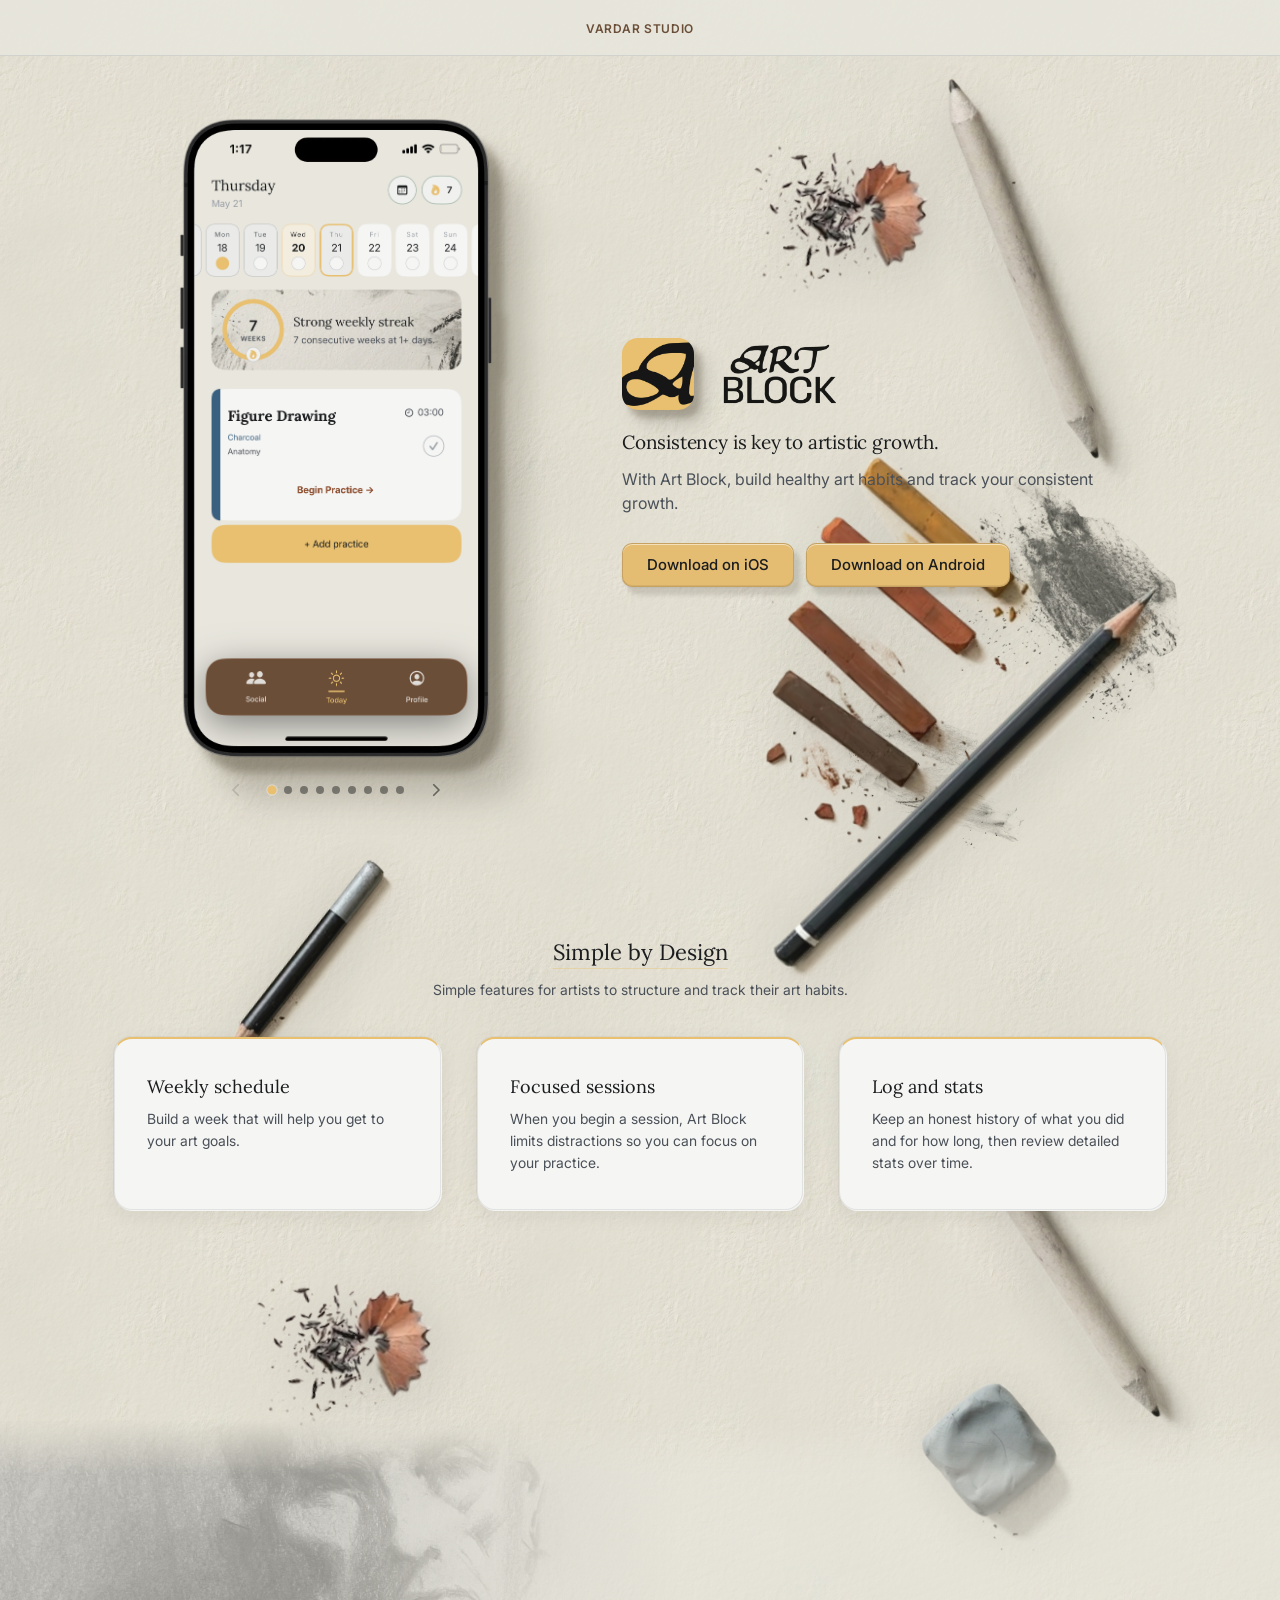
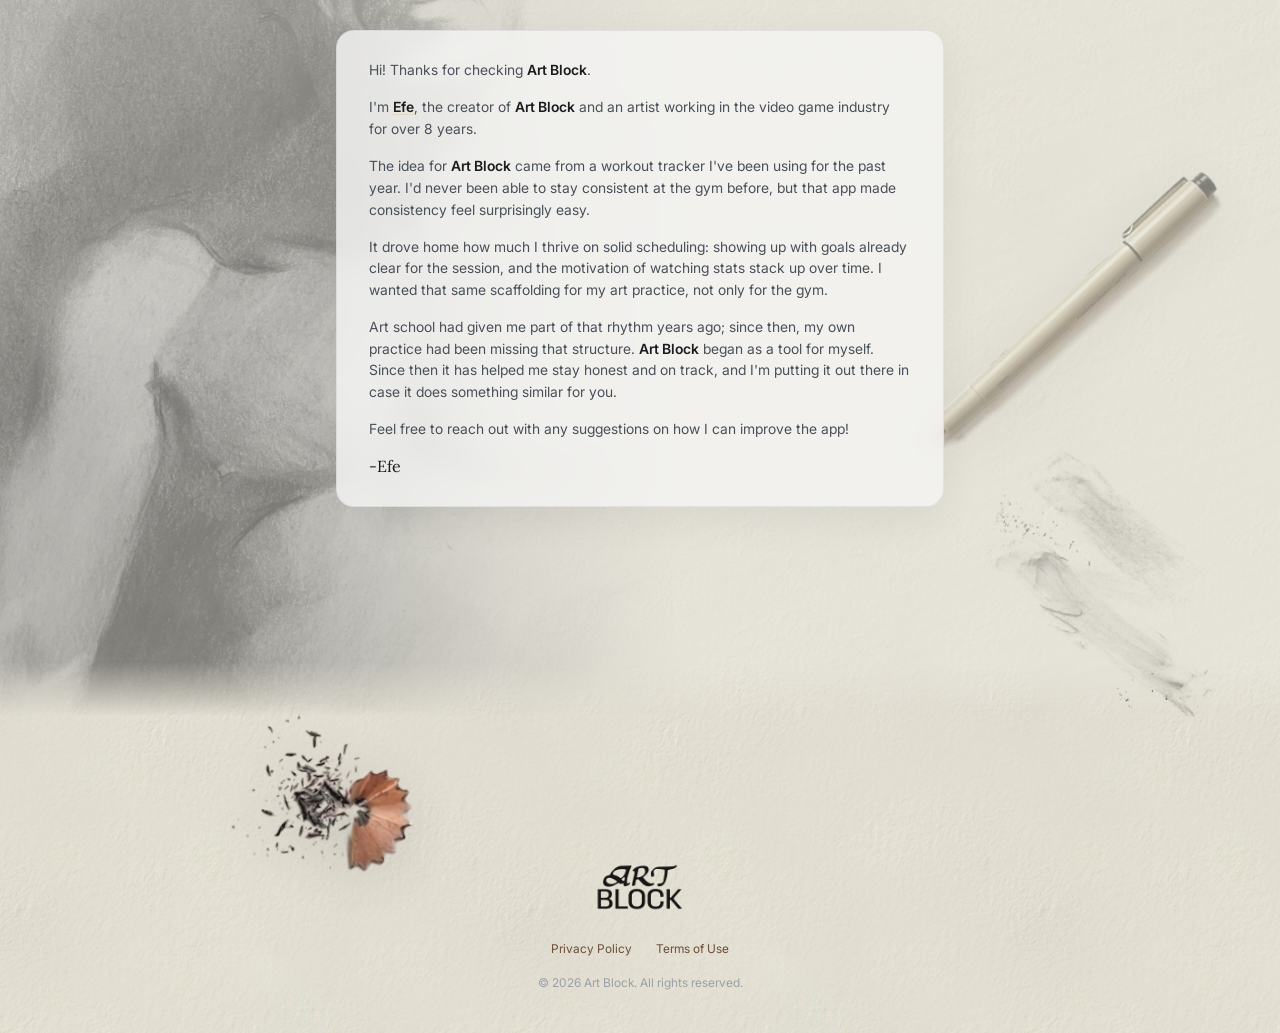
==== commit 31af7d96: "Use clean /artblock/ URLs instead of index.html paths. Point internal links to directory URLs and re" ====
--- a/artblock/index.html
+++ b/artblock/index.html
@@ -8,7 +8,21 @@
       name="description"
       content="With Art Block, build healthy art habits and track your consistent growth. Log pursuits, sessions, and notes in one place."
     />
+    <link rel="canonical" href="https://www.vardarstudio.com/artblock/" />
     <link rel="stylesheet" href="/css/main.css?v=3" />
+    <script>
+      (function () {
+        if (/\/index\.html$/i.test(location.pathname)) {
+          history.replaceState(
+            null,
+            "",
+            location.pathname.replace(/\/index\.html$/i, "/") +
+              location.search +
+              location.hash
+          );
+        }
+      })();
+    </script>
     <script>
       (function () {
         if (sessionStorage.getItem("vardar-page-transition") !== "to-artblock") {
@@ -66,7 +80,7 @@
     ></canvas>
     <div class="studio-cursor-dot" aria-hidden="true"></div>
     <header class="legal-doc-header legal-doc-header--artblock">
-      <a href="/index.html" class="studio-back-link">Vardar Studio</a>
+      <a href="/" class="studio-back-link">Vardar Studio</a>
     </header>
     <main>
       <section class="hero">
@@ -469,7 +483,7 @@
 
     <footer class="site-footer">
       <div class="wrap">
-        <a href="index.html" class="footer-brand">
+        <a href="/artblock/" class="footer-brand">
           <img
             src="/images/Logotype.png"
             alt="Art Block"
@@ -480,8 +494,8 @@
           />
         </a>
         <nav class="footer-links" aria-label="Legal">
-          <a href="privacy.html">Privacy Policy</a>
-          <a href="terms.html">Terms of Use</a>
+          <a href="/artblock/privacy.html">Privacy Policy</a>
+          <a href="/artblock/terms.html">Terms of Use</a>
         </nav>
         <p class="copyright">© <span id="year"></span> Art Block. All rights reserved.</p>
       </div>
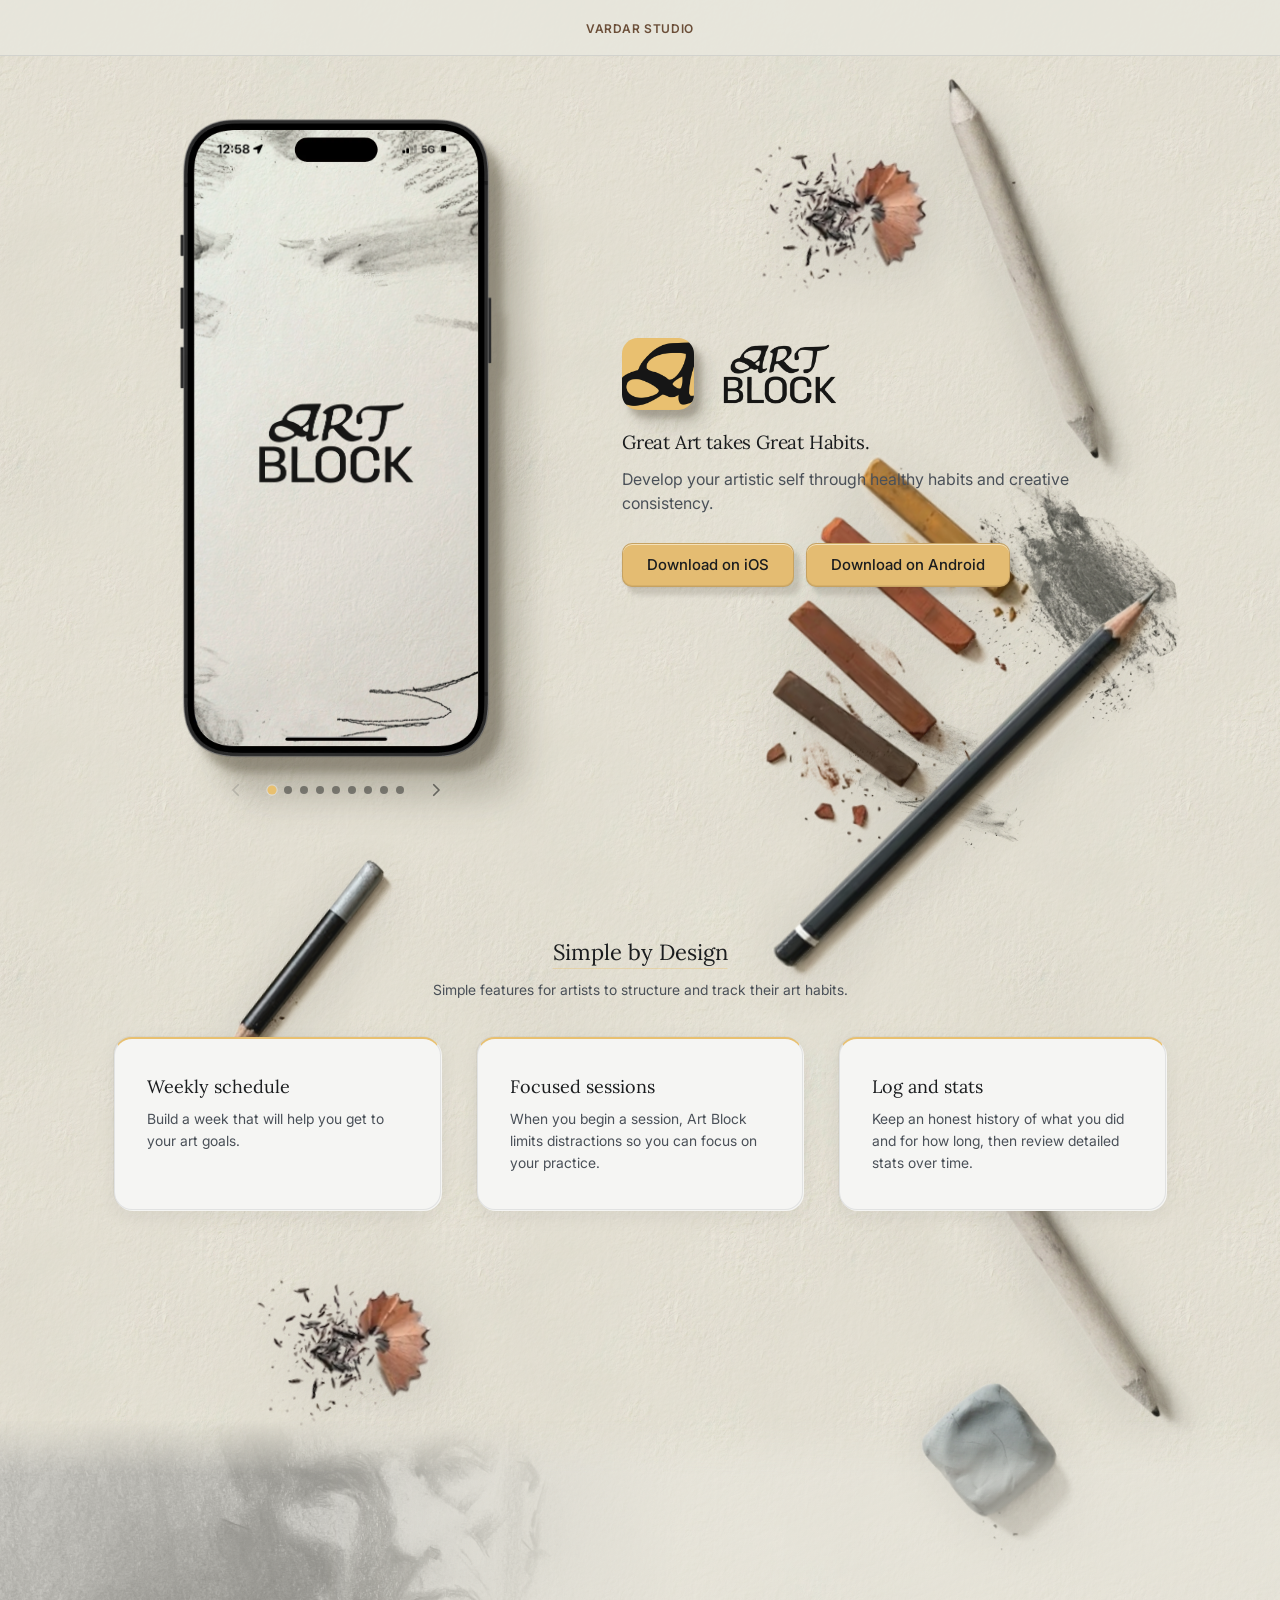
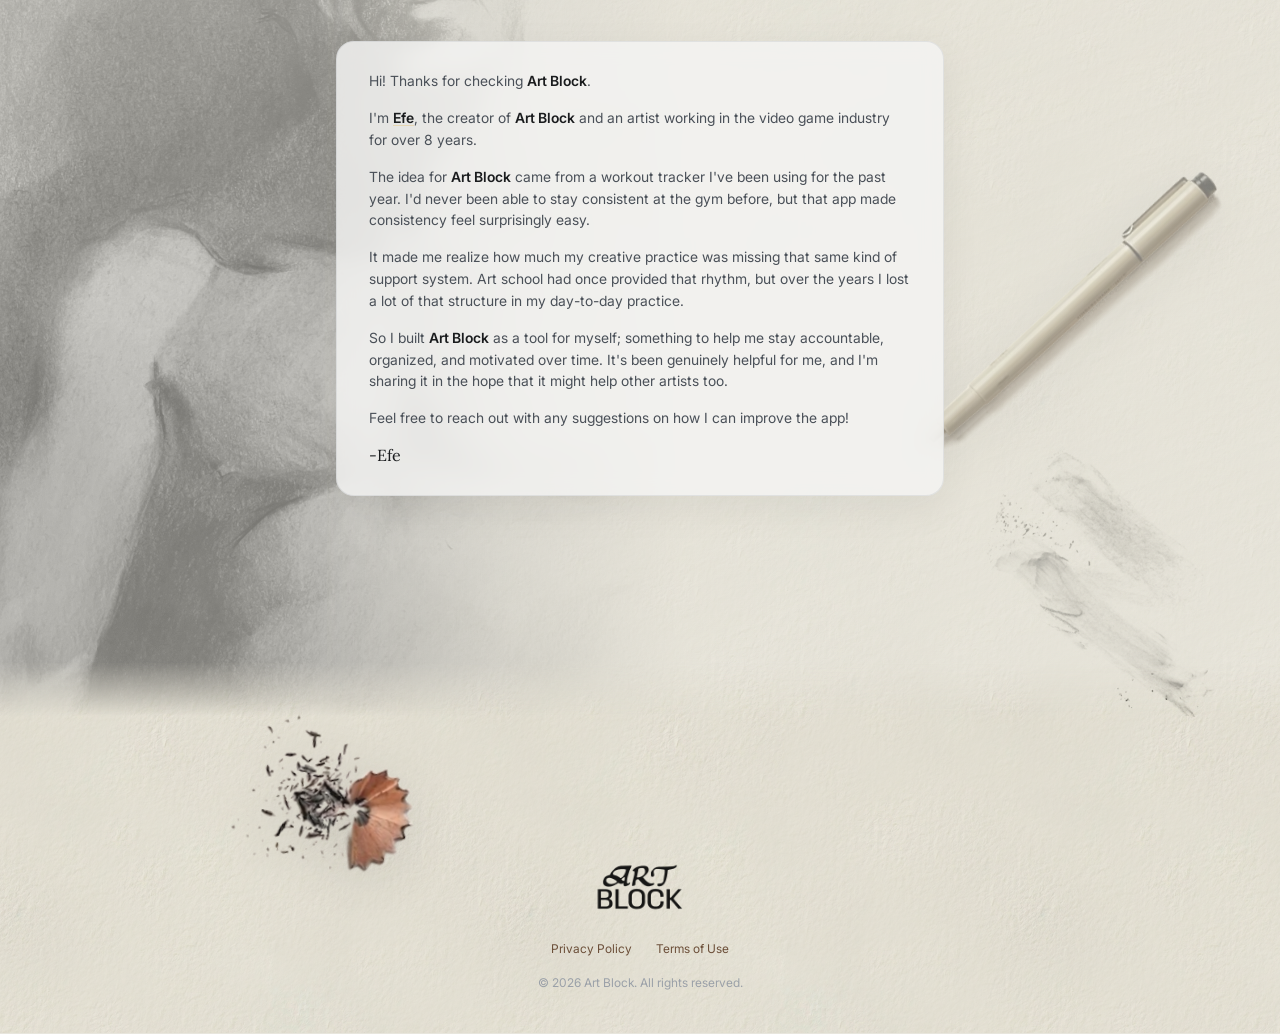
==== commit 599e1898: "Update Art Block hero and creator copy. Refresh the landing page headline, tagline, and from-the-cre" ====
--- a/artblock/index.html
+++ b/artblock/index.html
@@ -9,7 +9,7 @@
       content="With Art Block, build healthy art habits and track your consistent growth. Log pursuits, sessions, and notes in one place."
     />
     <link rel="canonical" href="https://www.vardarstudio.com/artblock/" />
-    <link rel="stylesheet" href="/css/main.css?v=3" />
+    <link rel="stylesheet" href="../css/main.css?v=3" />
     <script>
       (function () {
         if (/\/index\.html$/i.test(location.pathname)) {
@@ -53,24 +53,24 @@
   >
     <div class="artblock-scenery" aria-hidden="true">
       <div class="artblock-scenery__tile"></div>
-      <img class="artblock-scenery__mess artblock-scenery__mess--1" src="/images/mess_1.png" alt="" width="654" height="630" decoding="async" />
-      <img class="artblock-scenery__mess artblock-scenery__mess--2" src="/images/mess_2.png" alt="" width="654" height="630" decoding="async" />
-      <img class="artblock-scenery__mess artblock-scenery__mess--3" src="/images/mess_2.png" alt="" width="654" height="630" decoding="async" />
-      <img class="artblock-scenery__mess artblock-scenery__mess--4" src="/images/mess_2.png" alt="" width="654" height="630" decoding="async" />
-      <img class="artblock-scenery__mess artblock-scenery__mess--5" src="/images/mess_2.png" alt="" width="654" height="630" decoding="async" />
-      <img class="artblock-scenery__prop artblock-scenery__prop--slot-1" src="/images/Props/pencil_3.png" alt="" width="298" height="411" decoding="async" />
-      <img class="artblock-scenery__prop artblock-scenery__prop--slot-2" src="/images/Props/trash.png" alt="" width="183" height="150" decoding="async" />
-      <img class="artblock-scenery__prop artblock-scenery__prop--slot-3" src="/images/Props/stump_1.png" alt="" width="223" height="401" decoding="async" />
-      <img class="artblock-scenery__prop artblock-scenery__prop--slot-4" src="/images/Props/pencil_1.png" alt="" width="116" height="251" decoding="async" />
-      <img class="artblock-scenery__prop artblock-scenery__prop--slot-5" src="/images/Props/pen_2.png" alt="" width="285" height="375" decoding="async" />
-      <img class="artblock-scenery__prop artblock-scenery__prop--slot-6" src="/images/Props/charcoal_1.png" alt="" width="184" height="221" decoding="async" />
-      <img class="artblock-scenery__prop artblock-scenery__prop--slot-7" src="/images/Props/mechpencil.png" alt="" width="158" height="477" decoding="async" />
-      <img class="artblock-scenery__prop artblock-scenery__prop--slot-9" src="/images/Props/eraser_1.png" alt="" width="212" height="206" decoding="async" />
-      <img class="artblock-scenery__prop artblock-scenery__prop--slot-10" src="/images/Props/pencil_5.png" alt="" width="163" height="245" decoding="async" />
-      <img class="artblock-scenery__prop artblock-scenery__prop--slot-13" src="/images/Props/trash.png" alt="" width="183" height="150" decoding="async" />
-      <img class="artblock-scenery__prop artblock-scenery__prop--slot-14" src="/images/Props/charcoal_2.png" alt="" width="241" height="361" decoding="async" />
-      <img class="artblock-scenery__prop artblock-scenery__prop--slot-15" src="/images/Props/stump_1.png" alt="" width="223" height="401" decoding="async" />
-      <img class="artblock-scenery__prop artblock-scenery__prop--slot-16" src="/images/Props/trash.png" alt="" width="183" height="150" decoding="async" />
+      <img class="artblock-scenery__mess artblock-scenery__mess--1" src="../images/mess_1.png" alt="" width="654" height="630" decoding="async" />
+      <img class="artblock-scenery__mess artblock-scenery__mess--2" src="../images/mess_2.png" alt="" width="654" height="630" decoding="async" />
+      <img class="artblock-scenery__mess artblock-scenery__mess--3" src="../images/mess_2.png" alt="" width="654" height="630" decoding="async" />
+      <img class="artblock-scenery__mess artblock-scenery__mess--4" src="../images/mess_2.png" alt="" width="654" height="630" decoding="async" />
+      <img class="artblock-scenery__mess artblock-scenery__mess--5" src="../images/mess_2.png" alt="" width="654" height="630" decoding="async" />
+      <img class="artblock-scenery__prop artblock-scenery__prop--slot-1" src="../images/Props/pencil_3.png" alt="" width="298" height="411" decoding="async" />
+      <img class="artblock-scenery__prop artblock-scenery__prop--slot-2" src="../images/Props/trash.png" alt="" width="183" height="150" decoding="async" />
+      <img class="artblock-scenery__prop artblock-scenery__prop--slot-3" src="../images/Props/stump_1.png" alt="" width="223" height="401" decoding="async" />
+      <img class="artblock-scenery__prop artblock-scenery__prop--slot-4" src="../images/Props/pencil_1.png" alt="" width="116" height="251" decoding="async" />
+      <img class="artblock-scenery__prop artblock-scenery__prop--slot-5" src="../images/Props/pen_2.png" alt="" width="285" height="375" decoding="async" />
+      <img class="artblock-scenery__prop artblock-scenery__prop--slot-6" src="../images/Props/charcoal_1.png" alt="" width="184" height="221" decoding="async" />
+      <img class="artblock-scenery__prop artblock-scenery__prop--slot-7" src="../images/Props/mechpencil.png" alt="" width="158" height="477" decoding="async" />
+      <img class="artblock-scenery__prop artblock-scenery__prop--slot-9" src="../images/Props/eraser_1.png" alt="" width="212" height="206" decoding="async" />
+      <img class="artblock-scenery__prop artblock-scenery__prop--slot-10" src="../images/Props/pencil_5.png" alt="" width="163" height="245" decoding="async" />
+      <img class="artblock-scenery__prop artblock-scenery__prop--slot-13" src="../images/Props/trash.png" alt="" width="183" height="150" decoding="async" />
+      <img class="artblock-scenery__prop artblock-scenery__prop--slot-14" src="../images/Props/charcoal_2.png" alt="" width="241" height="361" decoding="async" />
+      <img class="artblock-scenery__prop artblock-scenery__prop--slot-15" src="../images/Props/stump_1.png" alt="" width="223" height="401" decoding="async" />
+      <img class="artblock-scenery__prop artblock-scenery__prop--slot-16" src="../images/Props/trash.png" alt="" width="183" height="150" decoding="async" />
     </div>
     <canvas
       class="studio-draw-canvas"
@@ -80,7 +80,7 @@
     ></canvas>
     <div class="studio-cursor-dot" aria-hidden="true"></div>
     <header class="legal-doc-header legal-doc-header--artblock">
-      <a href="/" class="studio-back-link">Vardar Studio</a>
+      <a href="../" class="studio-back-link">Vardar Studio</a>
     </header>
     <main>
       <section class="hero">
@@ -90,7 +90,7 @@
               <h1 class="hero-title">
                 <span class="hero-brand-lockup">
                   <img
-                    src="/images/AppIcon.png"
+                    src="../images/AppIcon.png"
                     alt=""
                     class="app-icon"
                     width="72"
@@ -98,7 +98,7 @@
                   />
                   <span class="hero-logotype-slot">
                     <img
-                      src="/images/Logotype.png"
+                      src="../images/Logotype.png"
                       alt="Art Block"
                       class="logotype-title"
                     />
@@ -106,11 +106,11 @@
                 </span>
               </h1>
               <p class="hero-lead">
-                Consistency is key to artistic growth.
+                Great Art takes Great Habits.
               </p>
               <p class="tagline">
-                With Art Block, build healthy art habits and track your
-                consistent growth.
+                Develop your artistic self through healthy habits and creative
+                consistency.
               </p>
               <div class="cta-row">
                 <button
@@ -157,7 +157,7 @@
                     >
                       <figure class="phone-carousel-slide">
                         <img
-                          src="/images/ArtBlock_Screenshot_1.PNG"
+                          src="../images/ArtBlock_Screenshot_1.PNG"
                           alt="Art Block app: screenshot 1 of 9"
                           width="390"
                           height="844"
@@ -167,7 +167,7 @@
                       </figure>
                       <figure class="phone-carousel-slide">
                         <img
-                          src="/images/ArtBlock_Screenshot_2.PNG"
+                          src="../images/ArtBlock_Screenshot_2.PNG"
                           alt="Art Block app: screenshot 2 of 9"
                           width="390"
                           height="844"
@@ -177,7 +177,7 @@
                       </figure>
                       <figure class="phone-carousel-slide">
                         <img
-                          src="/images/ArtBlock_Screenshot_3.PNG"
+                          src="../images/ArtBlock_Screenshot_3.PNG"
                           alt="Art Block app: screenshot 3 of 9"
                           width="390"
                           height="844"
@@ -187,7 +187,7 @@
                       </figure>
                       <figure class="phone-carousel-slide">
                         <img
-                          src="/images/ArtBlock_Screenshot_4.PNG"
+                          src="../images/ArtBlock_Screenshot_4.PNG"
                           alt="Art Block app: screenshot 4 of 9"
                           width="390"
                           height="844"
@@ -197,7 +197,7 @@
                       </figure>
                       <figure class="phone-carousel-slide">
                         <img
-                          src="/images/ArtBlock_Screenshot_5.PNG"
+                          src="../images/ArtBlock_Screenshot_5.PNG"
                           alt="Art Block app: screenshot 5 of 9"
                           width="390"
                           height="844"
@@ -207,7 +207,7 @@
                       </figure>
                       <figure class="phone-carousel-slide">
                         <img
-                          src="/images/ArtBlock_Screenshot_6.PNG"
+                          src="../images/ArtBlock_Screenshot_6.PNG"
                           alt="Art Block app: screenshot 6 of 9"
                           width="390"
                           height="844"
@@ -217,7 +217,7 @@
                       </figure>
                       <figure class="phone-carousel-slide">
                         <img
-                          src="/images/ArtBlock_Screenshot_7.PNG"
+                          src="../images/ArtBlock_Screenshot_7.PNG"
                           alt="Art Block app: screenshot 7 of 9"
                           width="390"
                           height="844"
@@ -227,7 +227,7 @@
                       </figure>
                       <figure class="phone-carousel-slide">
                         <img
-                          src="/images/ArtBlock_Screenshot_8.PNG"
+                          src="../images/ArtBlock_Screenshot_8.PNG"
                           alt="Art Block app: screenshot 8 of 9"
                           width="390"
                           height="844"
@@ -237,7 +237,7 @@
                       </figure>
                       <figure class="phone-carousel-slide">
                         <img
-                          src="/images/ArtBlock_Screenshot_9.PNG"
+                          src="../images/ArtBlock_Screenshot_9.PNG"
                           alt="Art Block app: screenshot 9 of 9"
                           width="390"
                           height="844"
@@ -249,7 +249,7 @@
                   </div>
                   <img
                     class="phone-mockup-device"
-                    src="/images/iphone.webp"
+                    src="../images/iphone.webp"
                     alt=""
                     width="866"
                     height="1730"
@@ -417,7 +417,7 @@
           <div class="creator-bg-collage">
             <img
               class="creator-bg-img creator-bg-img--left"
-              src="/images/IMG_0425.JPG"
+              src="../images/IMG_0425.JPG"
               alt=""
               width="1200"
               height="900"
@@ -426,7 +426,7 @@
             />
             <img
               class="creator-bg-img creator-bg-img--right"
-              src="/images/IMG_0428.JPG"
+              src="../images/IMG_0428.JPG"
               alt=""
               width="1200"
               height="900"
@@ -459,17 +459,16 @@
               surprisingly easy.
             </p>
             <p>
-              It drove home how much I thrive on solid scheduling: showing up with
-              goals already clear for the session, and the motivation of watching
-              stats stack up over time. I wanted that same scaffolding for my art
-              practice, not only for the gym.
+              It made me realize how much my creative practice was missing that
+              same kind of support system. Art school had once provided that
+              rhythm, but over the years I lost a lot of that structure in my
+              day-to-day practice.
             </p>
             <p>
-              Art school had given me part of that rhythm years ago; since then,
-              my own practice had been missing that structure.
-              <strong>Art Block</strong> began as a tool for myself. Since then it
-              has helped me stay honest and on track, and I'm putting it out there
-              in case it does something similar for you.
+              So I built <strong>Art Block</strong> as a tool for myself;
+              something to help me stay accountable, organized, and motivated
+              over time. It's been genuinely helpful for me, and I'm sharing it
+              in the hope that it might help other artists too.
             </p>
             <p>
               Feel free to reach out with any suggestions on how I can improve
@@ -483,9 +482,9 @@
 
     <footer class="site-footer">
       <div class="wrap">
-        <a href="/artblock/" class="footer-brand">
+        <a href="./" class="footer-brand">
           <img
-            src="/images/Logotype.png"
+            src="../images/Logotype.png"
             alt="Art Block"
             class="footer-logotype"
             width="400"
@@ -494,8 +493,8 @@
           />
         </a>
         <nav class="footer-links" aria-label="Legal">
-          <a href="/artblock/privacy.html">Privacy Policy</a>
-          <a href="/artblock/terms.html">Terms of Use</a>
+          <a href="privacy/">Privacy Policy</a>
+          <a href="terms/">Terms of Use</a>
         </nav>
         <p class="copyright">© <span id="year"></span> Art Block. All rights reserved.</p>
       </div>
@@ -611,6 +610,6 @@
         });
       })();
     </script>
-    <script src="/js/interactive-surface.js?v=3" defer></script>
+    <script src="../js/interactive-surface.js?v=3" defer></script>
   </body>
 </html>
--- a/css/main.css
+++ b/css/main.css
@@ -1840,3 +1840,52 @@
   color: var(--accent-gold);
   text-decoration: none;
 }
+
+/* Supabase email verification landing pages */
+.artblock-scenery--minimal .artblock-scenery__prop,
+.artblock-scenery--minimal .artblock-scenery__mess {
+  display: none;
+}
+body.auth-status .legal-doc-footer.site-footer {
+  margin-top: 0;
+  padding: 32px 0 40px;
+}
+.auth-status-main {
+  position: relative;
+  z-index: 1;
+  flex: 1 1 auto;
+  display: flex;
+  align-items: center;
+  justify-content: center;
+  padding: clamp(2.5rem, 10vh, 5rem) 24px;
+}
+.auth-status-card {
+  width: min(100%, 28rem);
+  margin: 0 auto;
+  text-align: center;
+}
+.auth-status-icon {
+  display: block;
+  width: 72px;
+  height: 72px;
+  margin: 0 auto 18px;
+  border-radius: 22%;
+  object-fit: cover;
+  filter: var(--artblock-lit-shadow-icon);
+}
+.auth-status-card h1 {
+  margin: 0 0 14px;
+  font-family: "Lora", Palatino, "Palatino Linotype", "Book Antiqua", Georgia,
+    serif;
+  font-size: clamp(1.75rem, 5vw, 2.25rem);
+  font-weight: 600;
+  letter-spacing: -0.02em;
+  line-height: 1.15;
+  color: var(--text-primary);
+}
+.auth-status-lead {
+  margin: 0;
+  font-size: 1rem;
+  line-height: 1.55;
+  color: var(--text-sub);
+}
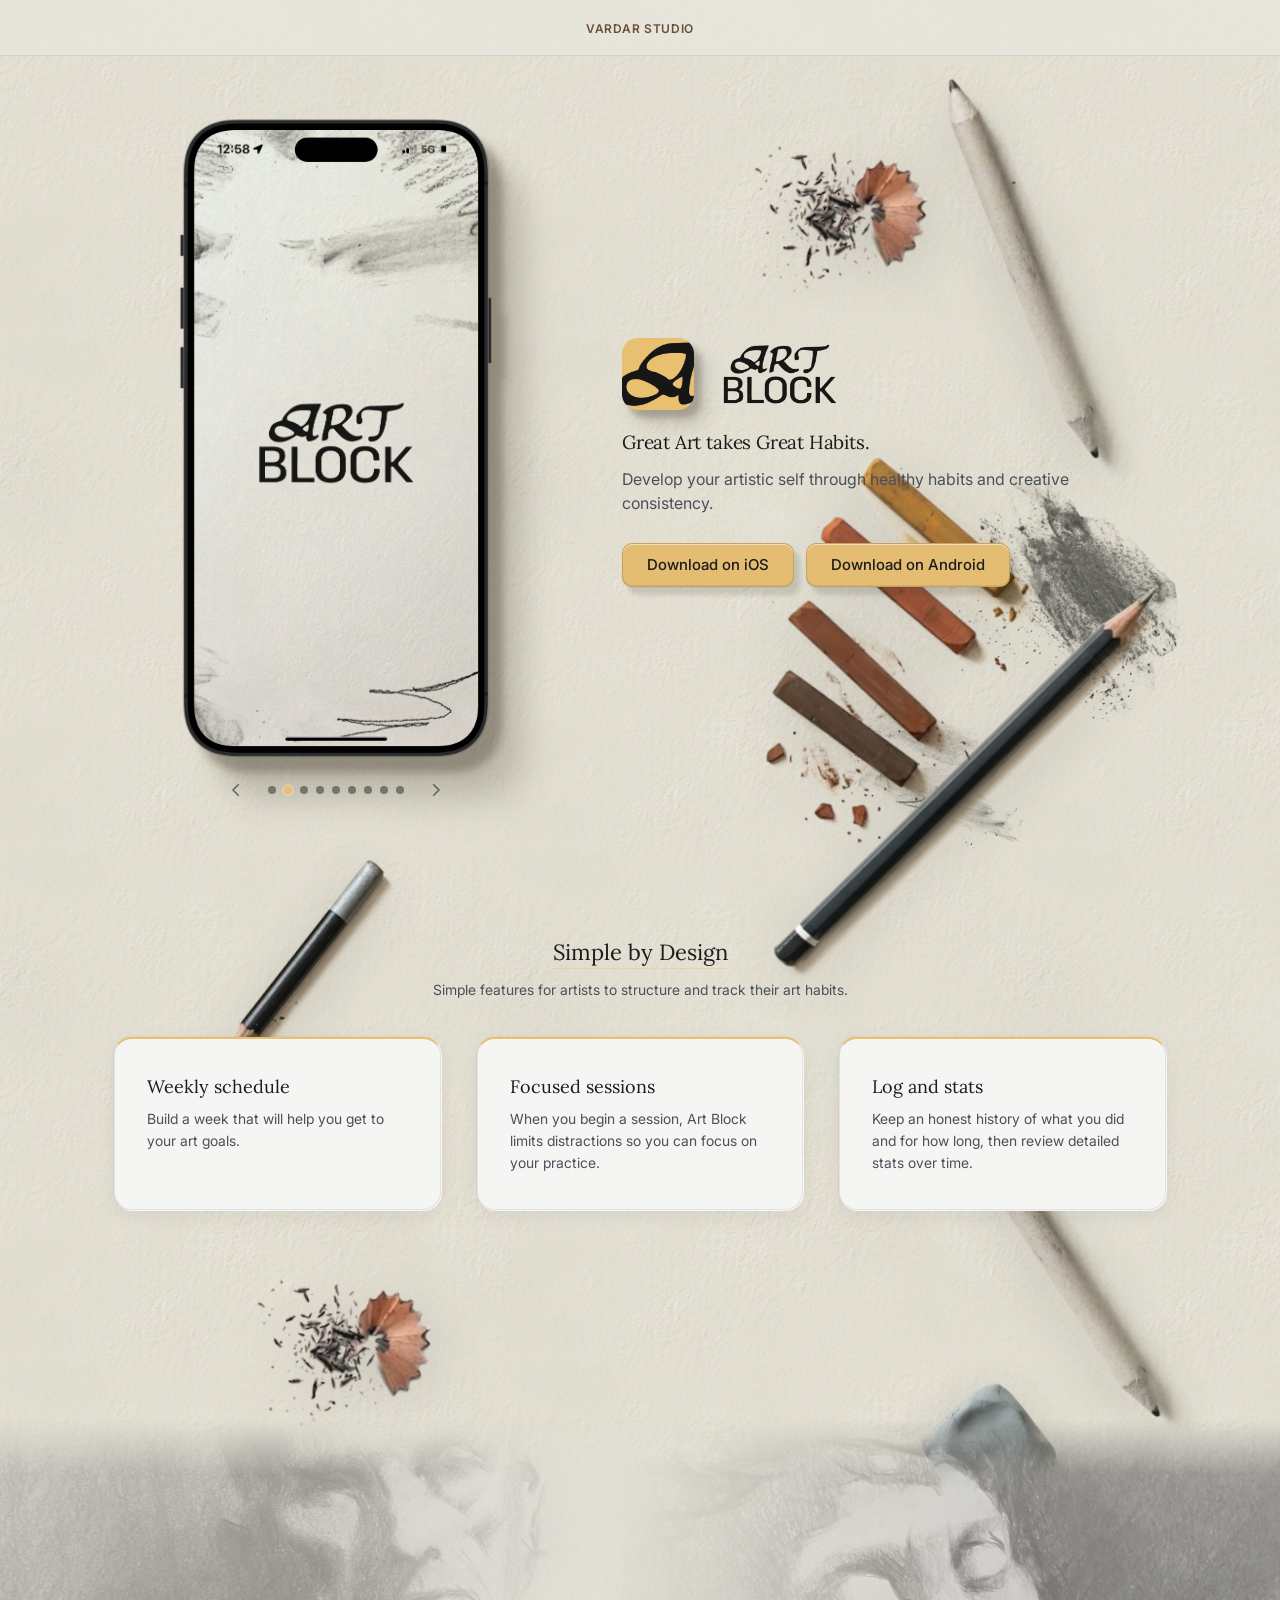
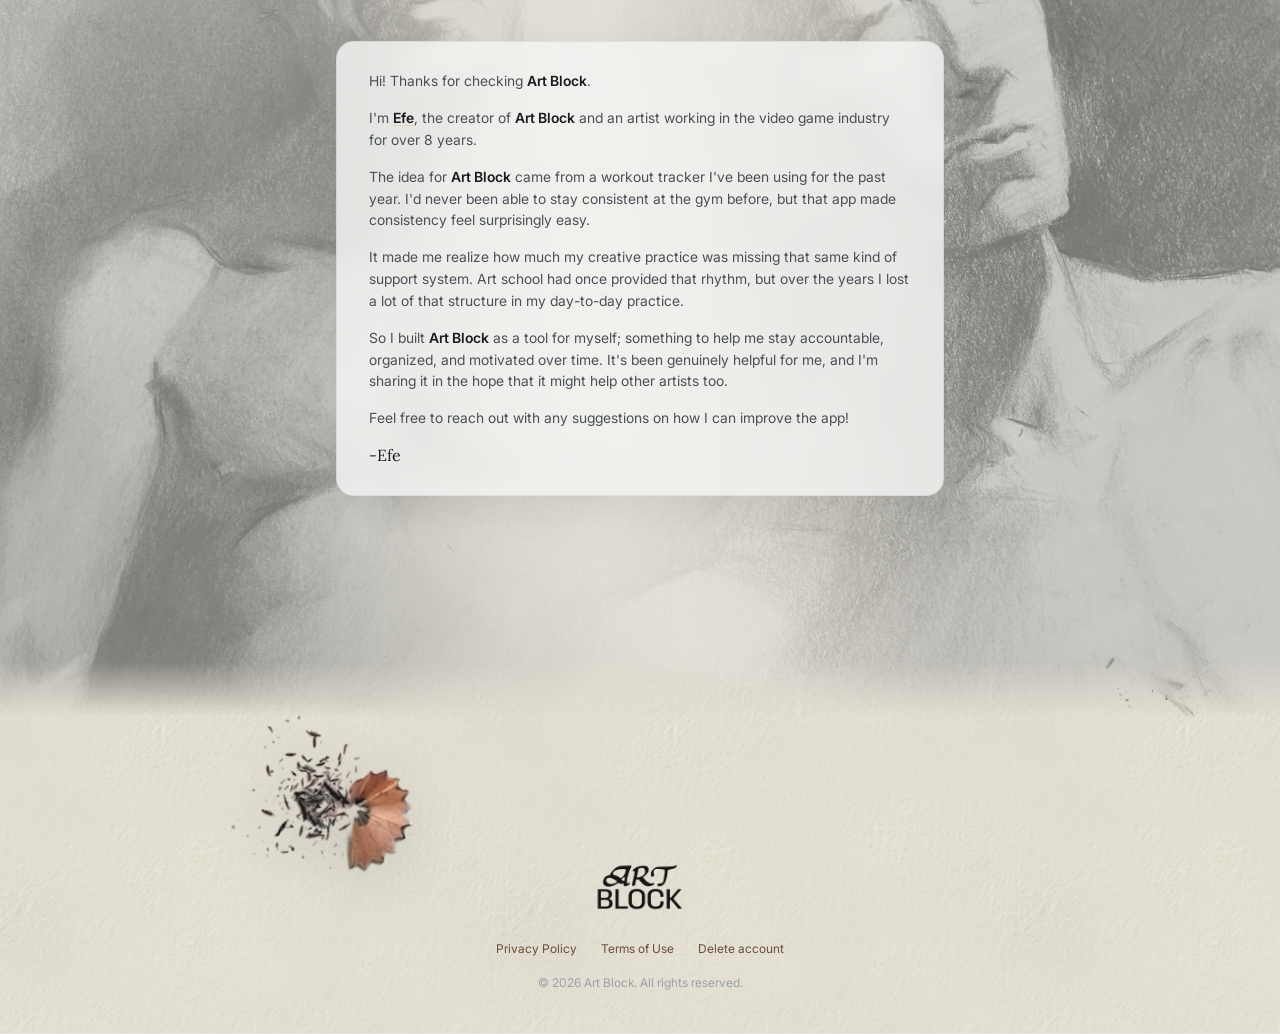
==== commit 1e171a75: "Add Art Block account deletion page for Google Play. Provide a dedicated delete-account URL with ema" ====
--- a/artblock/index.html
+++ b/artblock/index.html
@@ -495,6 +495,7 @@
         <nav class="footer-links" aria-label="Legal">
           <a href="privacy/">Privacy Policy</a>
           <a href="terms/">Terms of Use</a>
+          <a href="delete-account/">Delete account</a>
         </nav>
         <p class="copyright">© <span id="year"></span> Art Block. All rights reserved.</p>
       </div>
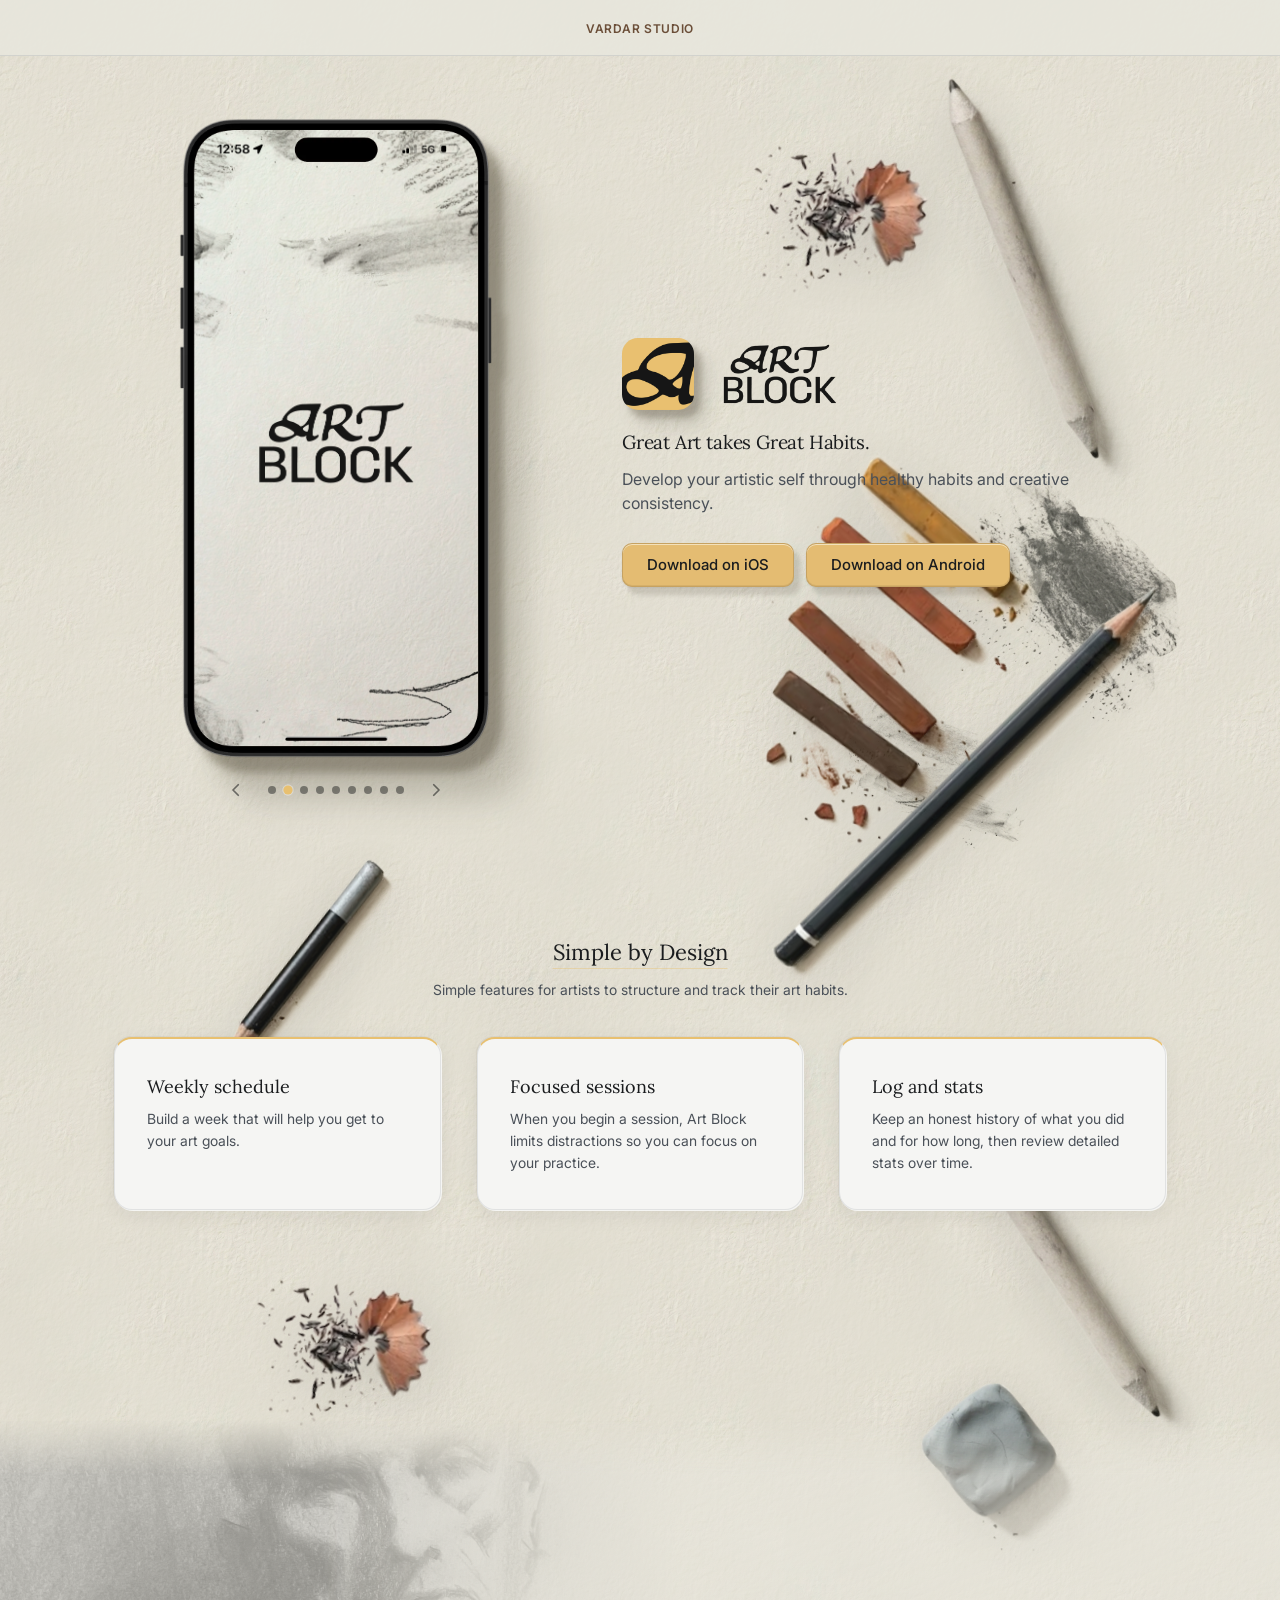
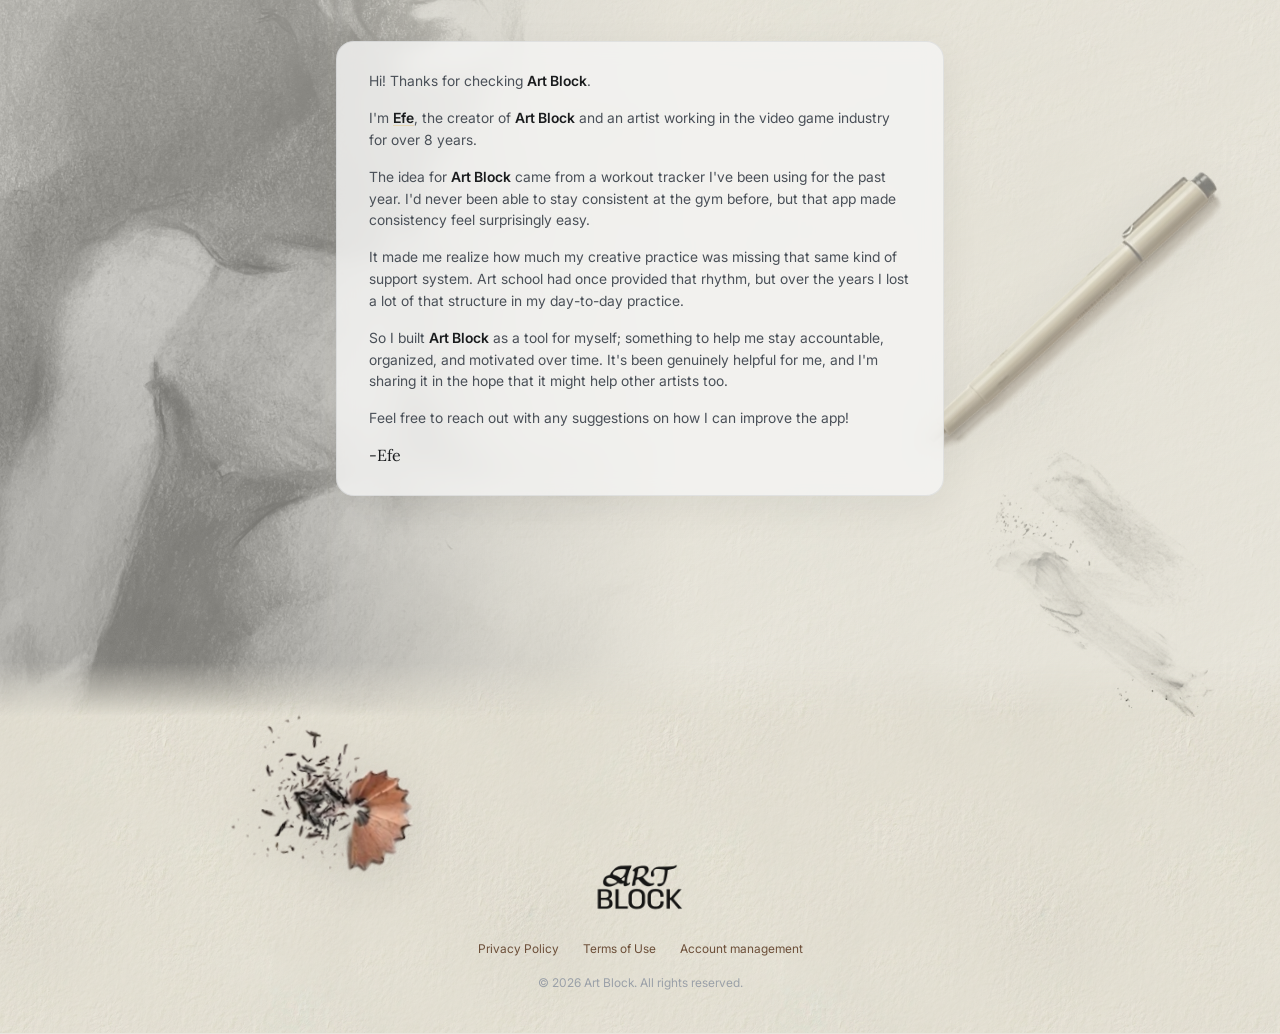
==== commit d503bc93: "Rewrite account management page and move to clean URL. Replace email-based deletion with in-app inst" ====
--- a/artblock/index.html
+++ b/artblock/index.html
@@ -495,7 +495,7 @@
         <nav class="footer-links" aria-label="Legal">
           <a href="privacy/">Privacy Policy</a>
           <a href="terms/">Terms of Use</a>
-          <a href="delete-account/">Delete account</a>
+          <a href="account-management/">Account management</a>
         </nav>
         <p class="copyright">© <span id="year"></span> Art Block. All rights reserved.</p>
       </div>
--- a/css/main.css
+++ b/css/main.css
@@ -1018,6 +1018,57 @@
 
 .legal-doc-prose h2:first-of-type {
   margin-top: 0;
+}
+
+.legal-doc-prose h3 {
+  font-size: 1rem;
+  font-weight: 600;
+  color: var(--text-primary);
+  margin: 28px 0 12px;
+  letter-spacing: -0.01em;
+}
+
+.legal-doc-note {
+  font-size: 0.875rem;
+  color: var(--text-muted);
+  margin: 12px 0 0;
+  line-height: 1.55;
+}
+
+.legal-doc-table-wrap {
+  overflow-x: auto;
+  margin: 16px 0 8px;
+  -webkit-overflow-scrolling: touch;
+}
+
+.legal-doc-table {
+  width: 100%;
+  min-width: 32rem;
+  border-collapse: collapse;
+  font-size: 0.875rem;
+  line-height: 1.5;
+  text-align: left;
+}
+
+.legal-doc-table th,
+.legal-doc-table td {
+  padding: 12px 14px;
+  vertical-align: top;
+  border: 1px solid rgba(154, 160, 168, 0.28);
+}
+
+.legal-doc-table thead th {
+  font-size: 0.75rem;
+  font-weight: 600;
+  letter-spacing: 0.06em;
+  text-transform: uppercase;
+  color: var(--text-sub);
+  background: rgba(245, 245, 243, 0.9);
+}
+
+.legal-doc-table tbody td:first-child {
+  font-weight: 500;
+  color: var(--text-primary);
 }
 
 .legal-doc-disclaimer {
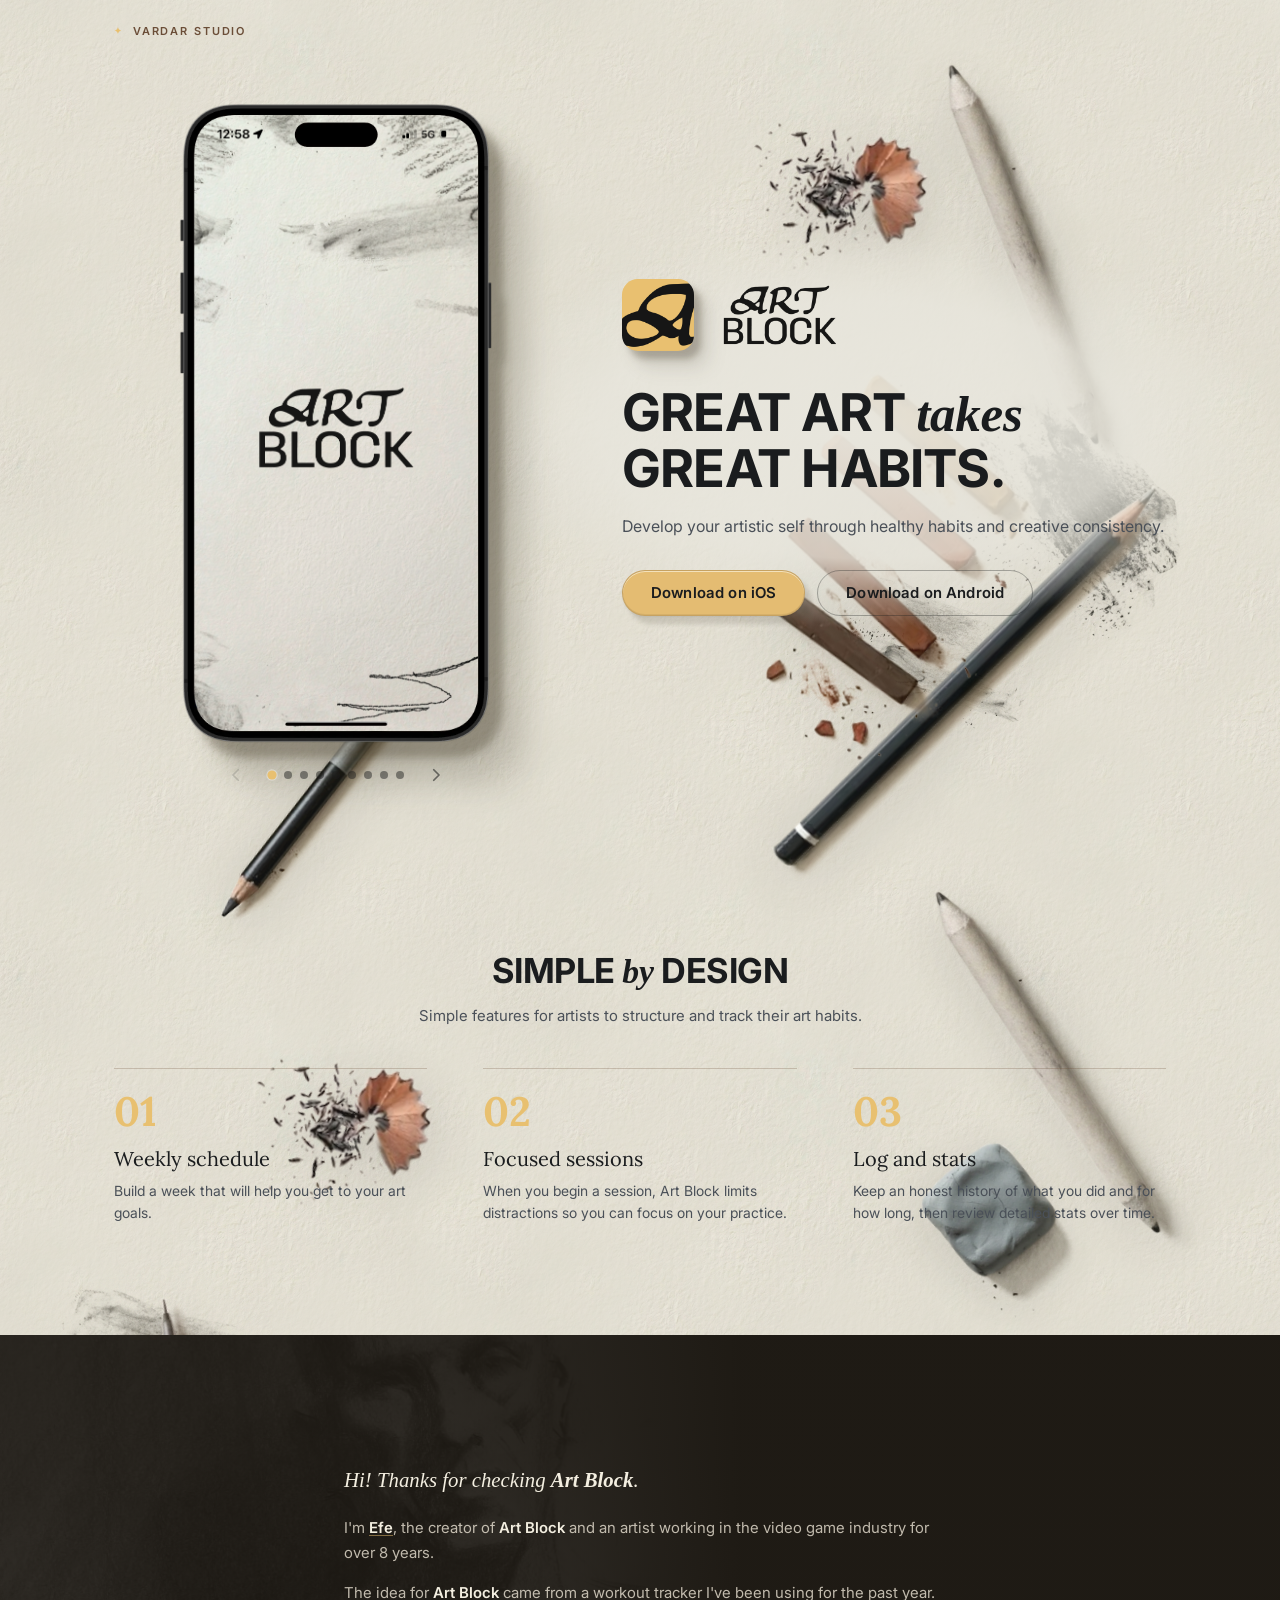
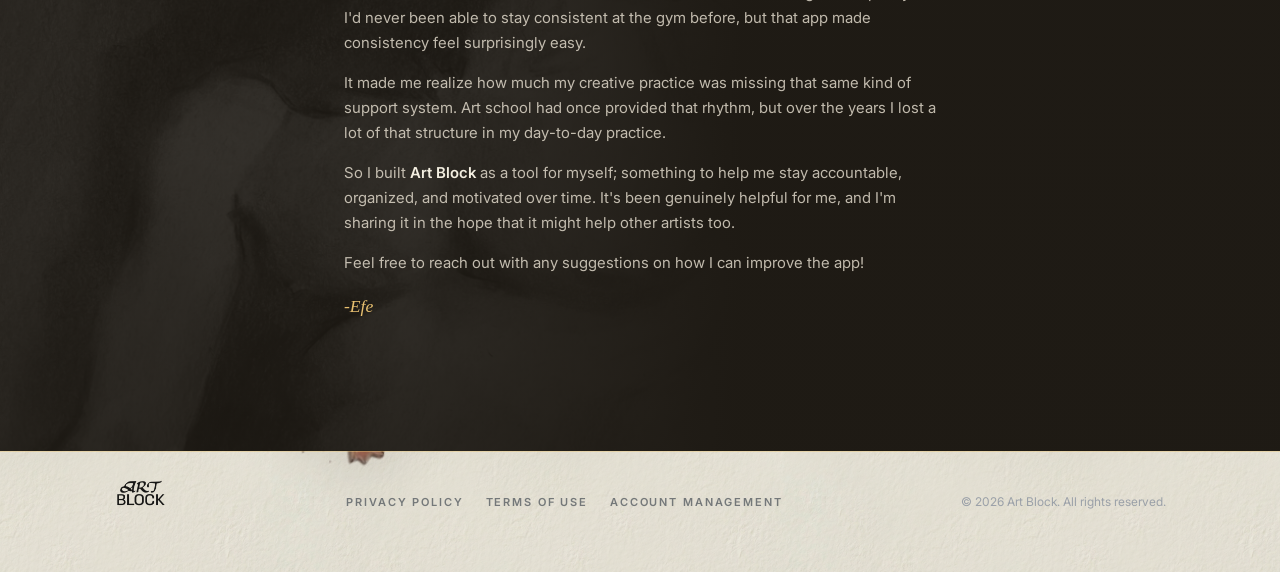
==== commit c288945b: "Refresh Art Block with an open editorial layout and restyle the studio home. Drop the lazy cursor, o" ====
--- a/artblock/index.html
+++ b/artblock/index.html
@@ -9,7 +9,7 @@
       content="With Art Block, build healthy art habits and track your consistent growth. Log pursuits, sessions, and notes in one place."
     />
     <link rel="canonical" href="https://www.vardarstudio.com/artblock/" />
-    <link rel="stylesheet" href="../css/main.css?v=3" />
+    <link rel="stylesheet" href="../css/main.css?v=4" />
     <script>
       (function () {
         if (/\/index\.html$/i.test(location.pathname)) {
@@ -20,6 +20,13 @@
               location.search +
               location.hash
           );
+        }
+      })();
+    </script>
+    <script>
+      (function () {
+        if (!window.matchMedia("(prefers-reduced-motion: reduce)").matches) {
+          document.documentElement.classList.add("ab-anim");
         }
       })();
     </script>
@@ -78,15 +85,16 @@
       width="1"
       height="1"
     ></canvas>
-    <div class="studio-cursor-dot" aria-hidden="true"></div>
-    <header class="legal-doc-header legal-doc-header--artblock">
-      <a href="../" class="studio-back-link">Vardar Studio</a>
+    <header class="ab-topbar">
+      <a href="../" class="ab-meta ab-topbar-link"
+        ><span class="ab-mark" aria-hidden="true">✦</span> Vardar Studio</a
+      >
     </header>
-    <main>
-      <section class="hero">
-        <div class="wrap">
-          <div class="hero-split">
-            <div class="hero-copy">
+    <main class="ab-main">
+      <div class="ab-wrap">
+        <section class="ab-hero ab-reveal" aria-label="Art Block">
+          <div class="ab-hero-grid">
+            <div class="ab-hero-copy">
               <h1 class="hero-title">
                 <span class="hero-brand-lockup">
                   <img
@@ -105,14 +113,14 @@
                   </span>
                 </span>
               </h1>
-              <p class="hero-lead">
-                Great Art takes Great Habits.
-              </p>
-              <p class="tagline">
+              <p class="ab-display">
+                Great Art <em>takes</em> Great&nbsp;Habits.
+              </p>
+              <p class="ab-tagline">
                 Develop your artistic self through healthy habits and creative
                 consistency.
               </p>
-              <div class="cta-row">
+              <div class="cta-row ab-cta">
                 <button
                   type="button"
                   class="btn-primary btn-primary--soon btn-primary--hover-soon"
@@ -128,7 +136,7 @@
                 </button>
                 <button
                   type="button"
-                  class="btn-primary btn-primary--soon btn-primary--hover-soon"
+                  class="btn-primary btn-ghost btn-primary--soon btn-primary--hover-soon"
                   aria-label="Download on Android, coming soon"
                   title="Coming soon"
                 >
@@ -141,7 +149,7 @@
                 </button>
               </div>
             </div>
-            <div class="hero-visual">
+            <div class="ab-hero-visual">
               <div
                 class="phone-mockup"
                 data-phone-mockup
@@ -378,30 +386,36 @@
               </div>
             </div>
           </div>
-        </div>
-      </section>
-
-      <section class="section">
-        <div class="wrap">
-          <h2>Simple by Design</h2>
-          <p class="lead">
-            Simple features for artists to structure and track their art habits.
-          </p>
-          <div class="features">
-            <article class="feature-card">
+        </section>
+
+        <section class="ab-section" aria-labelledby="ab-features-heading">
+          <div class="ab-section-head ab-reveal">
+            <h2 id="ab-features-heading" class="ab-display ab-display--md">
+              Simple <em>by</em> Design
+            </h2>
+            <p class="ab-lead">
+              Simple features for artists to structure and track their art
+              habits.
+            </p>
+          </div>
+          <div class="ab-features">
+            <article class="ab-feature ab-reveal">
+              <span class="ab-feature-ghost" aria-hidden="true">01</span>
               <h3>Weekly schedule</h3>
               <p>
                 Build a week that will help you get to your art goals.
               </p>
             </article>
-            <article class="feature-card">
+            <article class="ab-feature ab-reveal" style="--rv: 1">
+              <span class="ab-feature-ghost" aria-hidden="true">02</span>
               <h3>Focused sessions</h3>
               <p>
                 When you begin a session, Art Block limits distractions so you
                 can focus on your practice.
               </p>
             </article>
-            <article class="feature-card">
+            <article class="ab-feature ab-reveal" style="--rv: 2">
+              <span class="ab-feature-ghost" aria-hidden="true">03</span>
               <h3>Log and stats</h3>
               <p>
                 Keep an honest history of what you did and for how long, then
@@ -409,14 +423,13 @@
               </p>
             </article>
           </div>
-        </div>
-      </section>
-
-      <section class="section section--creator" aria-label="From the creator">
-        <div class="creator-bg" aria-hidden="true">
-          <div class="creator-bg-collage">
+        </section>
+      </div>
+
+      <section class="ab-creator ab-reveal" aria-label="From the creator">
+        <div class="ab-creator-bg" aria-hidden="true">
             <img
-              class="creator-bg-img creator-bg-img--left"
+              class="ab-creator-bg-img ab-creator-bg-img--left"
               src="../images/IMG_0425.JPG"
               alt=""
               width="1200"
@@ -425,7 +438,7 @@
               decoding="async"
             />
             <img
-              class="creator-bg-img creator-bg-img--right"
+              class="ab-creator-bg-img ab-creator-bg-img--right"
               src="../images/IMG_0428.JPG"
               alt=""
               width="1200"
@@ -433,56 +446,55 @@
               loading="lazy"
               decoding="async"
             />
-          </div>
-          <div class="creator-bg-scrim"></div>
+          <div class="ab-creator-scrim"></div>
         </div>
-        <div class="wrap creator-wrap">
-          <div class="creator-prose">
-            <p>
-              Hi! Thanks for checking <strong>Art Block</strong>.
-            </p>
-            <p>
-              I'm
-              <a
-                href="https://www.artstation.com/efevardar"
-                class="creator-inline-link"
-                target="_blank"
-                rel="noopener noreferrer"
-                ><strong>Efe</strong></a
-              >, the creator of <strong>Art Block</strong> and an artist working
-              in the video game industry for over 8 years.
-            </p>
-            <p>
-              The idea for <strong>Art Block</strong> came from a workout tracker
-              I've been using for the past year. I'd never been able to stay
-              consistent at the gym before, but that app made consistency feel
-              surprisingly easy.
-            </p>
-            <p>
-              It made me realize how much my creative practice was missing that
-              same kind of support system. Art school had once provided that
-              rhythm, but over the years I lost a lot of that structure in my
-              day-to-day practice.
-            </p>
-            <p>
-              So I built <strong>Art Block</strong> as a tool for myself;
-              something to help me stay accountable, organized, and motivated
-              over time. It's been genuinely helpful for me, and I'm sharing it
-              in the hope that it might help other artists too.
-            </p>
-            <p>
-              Feel free to reach out with any suggestions on how I can improve
-              the app!
-            </p>
-            <p class="creator-signature">-Efe</p>
+        <div class="ab-wrap">
+          <div class="ab-creator-prose">
+              <p>
+                Hi! Thanks for checking <strong>Art Block</strong>.
+              </p>
+              <p>
+                I'm
+                <a
+                  href="https://www.artstation.com/efevardar"
+                  class="creator-inline-link"
+                  target="_blank"
+                  rel="noopener noreferrer"
+                  ><strong>Efe</strong></a
+                >, the creator of <strong>Art Block</strong> and an artist
+                working in the video game industry for over 8 years.
+              </p>
+              <p>
+                The idea for <strong>Art Block</strong> came from a workout
+                tracker I've been using for the past year. I'd never been able
+                to stay consistent at the gym before, but that app made
+                consistency feel surprisingly easy.
+              </p>
+              <p>
+                It made me realize how much my creative practice was missing
+                that same kind of support system. Art school had once provided
+                that rhythm, but over the years I lost a lot of that structure
+                in my day-to-day practice.
+              </p>
+              <p>
+                So I built <strong>Art Block</strong> as a tool for myself;
+                something to help me stay accountable, organized, and motivated
+                over time. It's been genuinely helpful for me, and I'm sharing
+                it in the hope that it might help other artists too.
+              </p>
+              <p>
+                Feel free to reach out with any suggestions on how I can
+                improve the app!
+              </p>
+              <p class="creator-signature">-Efe</p>
           </div>
         </div>
       </section>
     </main>
 
-    <footer class="site-footer">
-      <div class="wrap">
-        <a href="./" class="footer-brand">
+    <footer class="ab-footer">
+      <div class="ab-wrap ab-footer-row">
+        <a href="./" class="footer-brand ab-footer-brand">
           <img
             src="../images/Logotype.png"
             alt="Art Block"
@@ -492,12 +504,14 @@
             decoding="async"
           />
         </a>
-        <nav class="footer-links" aria-label="Legal">
+        <nav class="ab-footer-links ab-meta" aria-label="Legal">
           <a href="privacy/">Privacy Policy</a>
           <a href="terms/">Terms of Use</a>
           <a href="account-management/">Account management</a>
         </nav>
-        <p class="copyright">© <span id="year"></span> Art Block. All rights reserved.</p>
+        <p class="ab-copyright">
+          © <span id="year"></span> Art Block. All rights reserved.
+        </p>
       </div>
     </footer>
     <script>
@@ -580,7 +594,7 @@
           }
         });
 
-        var autoEveryMs = 2000;
+        var autoEveryMs = 3200;
         var autoIv = null;
         function stopAuto() {
           if (autoIv !== null) {
@@ -610,7 +624,32 @@
           else startAuto();
         });
       })();
+
+      (function () {
+        var els = document.querySelectorAll(".ab-reveal");
+        if (!document.documentElement.classList.contains("ab-anim")) return;
+        if (!("IntersectionObserver" in window)) {
+          els.forEach(function (el) {
+            el.classList.add("is-in");
+          });
+          return;
+        }
+        var io = new IntersectionObserver(
+          function (entries) {
+            entries.forEach(function (entry) {
+              if (entry.isIntersecting) {
+                entry.target.classList.add("is-in");
+                io.unobserve(entry.target);
+              }
+            });
+          },
+          { rootMargin: "0px 0px -8% 0px", threshold: 0.08 }
+        );
+        els.forEach(function (el) {
+          io.observe(el);
+        });
+      })();
     </script>
-    <script src="../js/interactive-surface.js?v=3" defer></script>
+    <script src="../js/interactive-surface.js?v=4" defer></script>
   </body>
 </html>
--- a/css/main.css
+++ b/css/main.css
@@ -110,17 +110,6 @@
   flex-shrink: 0;
 }
 
-/* Subtle grain */
-body::before {
-  content: "";
-  position: fixed;
-  inset: 0;
-  pointer-events: none;
-  opacity: 0.04;
-  background-image: url("data:image/svg+xml,%3Csvg viewBox='0 0 256 256' xmlns='http://www.w3.org/2000/svg'%3E%3Cfilter id='n'%3E%3CfeTurbulence type='fractalNoise' baseFrequency='0.9' numOctaves='4' stitchTiles='stitch'/%3E%3C/filter%3E%3Crect width='100%25' height='100%25' filter='url(%23n)'/%3E%3C/svg%3E");
-  z-index: -1;
-}
-
 a {
   color: var(--accent);
   text-decoration: none;
@@ -1091,13 +1080,17 @@
 html:has(body.studio-home) {
   overflow: hidden;
   height: 100%;
+  background: #15100b;
+}
+html:has(body.artblock) {
+  background: #e8e6dd;
 }
 body.studio-home {
-  --studio-bg: #1e1c19;
-  --studio-bg-deep: #141210;
-  --studio-text: #ebe8e3;
-  --studio-text-sub: #a39e96;
-  --studio-text-muted: #6f6a63;
+  --studio-bg: #201a14;
+  --studio-bg-deep: #15100b;
+  --studio-text: #ecd9b3;
+  --studio-text-sub: #bfab8b;
+  --studio-text-muted: #83745e;
   --studio-gold-line: rgba(214, 176, 102, 0.28);
   display: flex;
   flex-direction: column;
@@ -1106,15 +1099,17 @@
   max-height: 100dvh;
   overflow: hidden;
   color: var(--studio-text);
-  background: linear-gradient(
-    168deg,
-    var(--studio-bg) 0%,
-    #1a1816 45%,
-    var(--studio-bg-deep) 100%
-  );
-}
-body.studio-home::before {
-  display: none;
+  background: radial-gradient(
+      ellipse 120% 80% at 50% 30%,
+      rgba(214, 176, 102, 0.055) 0%,
+      transparent 55%
+    ),
+    linear-gradient(
+      168deg,
+      var(--studio-bg) 0%,
+      #1b1611 45%,
+      var(--studio-bg-deep) 100%
+    );
 }
 /* Draw canvas + custom cursor (Vardar Studio + Art Block) */
 .studio-draw-canvas {
@@ -1128,19 +1123,12 @@
 }
 body.studio-home.studio-drawing,
 body.artblock.studio-drawing {
-  cursor: none;
+  cursor: crosshair;
   user-select: none;
 }
 body.studio-home,
 body.artblock {
   position: relative;
-  cursor: none;
-}
-body.studio-home a,
-body.studio-home button,
-body.artblock a,
-body.artblock button {
-  cursor: none;
 }
 body.artblock .legal-doc-header,
 body.artblock main,
@@ -1154,14 +1142,6 @@
 @media (pointer: coarse), (prefers-reduced-motion: reduce) {
   .studio-draw-canvas {
     display: none;
-  }
-  body.studio-home,
-  body.studio-home a,
-  body.studio-home button,
-  body.artblock,
-  body.artblock a,
-  body.artblock button {
-    cursor: auto;
   }
 }
 body.studio-home main {
@@ -1239,6 +1219,7 @@
   font-family: Palatino, "Palatino Linotype", "Book Antiqua", Georgia, serif;
   font-size: clamp(2rem, 6.5vw, 3.15rem);
   font-weight: 400;
+  font-style: italic;
   letter-spacing: 0.02em;
   color: var(--studio-text-sub);
   text-shadow: 0 0 48px rgba(214, 176, 102, 0.18);
@@ -1304,7 +1285,7 @@
   font-style: italic;
   text-align: center;
   margin: 0 0 clamp(0.75rem, 2vw, 1rem);
-  color: #5e5953;
+  color: var(--studio-text-muted);
   letter-spacing: 0.05em;
 }
 @keyframes project-float-hover {
@@ -1397,40 +1378,13 @@
 .site-footer--studio {
   margin-top: auto;
   padding: 32px 0 40px;
-  border-top-color: rgba(110, 106, 100, 0.35);
+  border-top-color: rgba(214, 176, 102, 0.18);
 }
 body.studio-home .site-footer--studio .copyright {
   color: var(--studio-text-muted);
 }
 
-/* Cursor: ink dot (white on dark studio home) */
-.studio-cursor-dot {
-  position: fixed;
-  left: 0;
-  top: 0;
-  width: 6px;
-  height: 6px;
-  margin: -3px 0 0 -3px;
-  border-radius: 50%;
-  background: #1a1c1e;
-  box-shadow: 0 0 8px rgba(26, 28, 30, 0.22);
-  pointer-events: none;
-  z-index: 3;
-  opacity: 0;
-  transition: opacity 0.35s ease;
-  will-change: transform;
-}
-body.studio-home .studio-cursor-dot {
-  background: #ffffff;
-  box-shadow: 0 0 10px rgba(255, 255, 255, 0.45);
-}
-body.studio-cursor-active.studio-cursor-on .studio-cursor-dot {
-  opacity: 1;
-}
 @media (pointer: coarse), (prefers-reduced-motion: reduce) {
-  .studio-cursor-dot {
-    display: none;
-  }
   body.studio-home .studio-hero-inner {
     transform: none !important;
   }
@@ -1517,10 +1471,6 @@
   color: var(--text-primary);
   background-color: var(--bg);
 }
-/* Art Block: scroll-synced tile + side decorations (see .artblock-scenery) */
-body.artblock::before {
-  display: none;
-}
 .artblock-scenery {
   position: absolute;
   top: 0;
@@ -1940,3 +1890,584 @@
   line-height: 1.55;
   color: var(--text-sub);
 }
+
+/* ============================================================
+   Art Block — 2026 editorial redesign
+   Warm parchment canvas + card "plates", micro meta labels,
+   mixed display type (heavy sans caps + italic serif).
+   ============================================================ */
+
+body.artblock ::selection {
+  background: rgba(232, 192, 112, 0.45);
+}
+
+.ab-wrap {
+  width: 100%;
+  max-width: 1100px;
+  margin: 0 auto;
+  padding: 0 24px;
+}
+
+/* Micro meta labels — "✦ art block / manifest" */
+.ab-meta {
+  display: inline-flex;
+  align-items: center;
+  gap: 9px;
+  font-family: "Inter", -apple-system, BlinkMacSystemFont, "Segoe UI", Roboto,
+    Helvetica, Arial, sans-serif;
+  font-size: 0.6875rem;
+  font-weight: 600;
+  line-height: 1.4;
+  letter-spacing: 0.17em;
+  text-transform: uppercase;
+  color: rgba(74, 80, 88, 0.72);
+}
+.ab-mark {
+  color: var(--accent-gold);
+  font-size: 0.8em;
+  transform: translateY(-1px);
+}
+
+/* Top bar */
+.ab-topbar {
+  position: relative;
+  z-index: 2;
+  width: 100%;
+  display: flex;
+  align-items: center;
+  justify-content: space-between;
+  gap: 16px;
+  max-width: 1100px;
+  margin: 0 auto;
+  padding: 24px 24px 12px;
+}
+a.ab-topbar-link {
+  color: rgba(74, 80, 88, 0.72);
+  text-decoration: none;
+  transition: color 0.15s ease;
+}
+a.ab-topbar-link:hover,
+a.ab-topbar-link:focus {
+  color: var(--accent);
+  text-decoration: none;
+}
+
+.ab-main {
+  position: relative;
+  z-index: 1;
+}
+
+/* Card plates */
+.ab-card {
+  position: relative;
+  background: rgba(247, 245, 238, 0.78);
+  border: 1px solid rgba(107, 78, 56, 0.15);
+  border-radius: 28px;
+  backdrop-filter: blur(7px);
+  -webkit-backdrop-filter: blur(7px);
+  box-shadow: 0 32px 64px -36px rgba(52, 44, 26, 0.38),
+    inset 0 1px 0 rgba(255, 255, 255, 0.6);
+}
+@media (prefers-reduced-transparency: reduce) {
+  .ab-card {
+    backdrop-filter: none;
+    -webkit-backdrop-filter: none;
+    background: #f4f2ea;
+  }
+}
+/* Display type — heavy sans caps with italic serif accents */
+.ab-display {
+  margin: 0;
+  font-family: "Inter", -apple-system, BlinkMacSystemFont, "Segoe UI", Roboto,
+    Helvetica, Arial, sans-serif;
+  font-size: clamp(2rem, 4.6vw, 3.25rem);
+  font-weight: 700;
+  line-height: 1.06;
+  letter-spacing: -0.015em;
+  text-transform: uppercase;
+  color: var(--text-primary);
+  text-wrap: balance;
+}
+.ab-display em {
+  font-family: Georgia, "Times New Roman", serif;
+  font-style: italic;
+  font-weight: 600;
+  font-size: 0.98em;
+  letter-spacing: -0.005em;
+  text-transform: none;
+  color: var(--text-primary);
+}
+.ab-display--md {
+  font-size: clamp(1.55rem, 3vw, 2.15rem);
+}
+
+/* Hero — open on the parchment, first-screen presence */
+.ab-hero {
+  display: flex;
+  flex-direction: column;
+  justify-content: center;
+  min-height: calc(100vh - clamp(84px, 12vh, 120px));
+  min-height: calc(100svh - clamp(84px, 12vh, 120px));
+  padding: clamp(20px, 4vh, 48px) 0;
+}
+.ab-hero-grid {
+  display: flex;
+  flex-direction: column;
+  align-items: stretch;
+  gap: 36px;
+}
+.ab-hero-copy {
+  position: relative;
+  text-align: center;
+  width: 100%;
+  max-width: 36rem;
+  margin-left: auto;
+  margin-right: auto;
+}
+/* Soft parchment wash keeps copy legible over scenery props */
+.ab-hero-copy::before {
+  content: "";
+  position: absolute;
+  inset: -14% -20%;
+  z-index: -1;
+  pointer-events: none;
+  background: radial-gradient(
+    ellipse 72% 62% at 46% 46%,
+    rgba(232, 230, 221, 0.96) 0%,
+    rgba(232, 230, 221, 0.8) 48%,
+    transparent 74%
+  );
+}
+.ab-hero .hero-title {
+  margin-bottom: clamp(22px, 3.5vw, 34px);
+}
+.ab-tagline {
+  margin: 18px auto 30px;
+  max-width: 28rem;
+  font-size: 1rem;
+  line-height: 1.6;
+  color: var(--text-sub);
+}
+@media (min-width: 900px) {
+  .ab-hero-grid {
+    flex-direction: row-reverse;
+    align-items: center;
+    justify-content: space-between;
+    gap: clamp(32px, 5vw, 72px);
+  }
+  .ab-hero-visual {
+    flex: 0 0 auto;
+    width: min(300px, 34%);
+    max-width: 320px;
+    margin-top: 0;
+    margin-left: 0;
+    margin-right: 0;
+    align-self: center;
+  }
+  .ab-hero-copy {
+    flex: 1 1 0;
+    min-width: min(100%, 22rem);
+    max-width: 34rem;
+    margin: 0;
+    text-align: left;
+  }
+  .ab-tagline {
+    margin-left: 0;
+    margin-right: 0;
+    max-width: 34rem;
+  }
+  .ab-hero .ab-cta {
+    justify-content: flex-start;
+  }
+}
+/* Same cascade as the live site: width/margins after the desktop rules */
+.ab-hero-visual {
+  margin-left: auto;
+  margin-right: auto;
+  width: 100%;
+  max-width: min(320px, 88vw);
+}
+
+/* CTA pills */
+body.artblock .ab-cta .btn-primary {
+  border-radius: 999px;
+  padding: 13px 28px;
+  font-weight: 600;
+  letter-spacing: 0.01em;
+}
+body.artblock .ab-cta .btn-ghost,
+body.artblock .ab-cta .btn-ghost:hover,
+body.artblock .ab-cta .btn-ghost:focus,
+body.artblock .ab-cta .btn-ghost:focus-visible {
+  background: transparent;
+  color: var(--text-primary);
+  border: 1px solid rgba(26, 28, 30, 0.32);
+  box-shadow: none;
+}
+body.artblock .ab-cta .btn-ghost:hover,
+body.artblock .ab-cta .btn-ghost:focus-visible {
+  background: rgba(26, 28, 30, 0.06);
+  border-color: rgba(26, 28, 30, 0.5);
+}
+body.artblock .ab-cta .btn-primary:hover,
+body.artblock .ab-cta .btn-primary:focus-visible {
+  transform: translateY(-1px);
+}
+
+/* Sections */
+.ab-section {
+  margin: clamp(56px, 9vw, 110px) 0;
+}
+.ab-section-head {
+  display: flex;
+  flex-direction: column;
+  align-items: center;
+  gap: 14px;
+  text-align: center;
+  margin-bottom: clamp(24px, 3.5vw, 40px);
+}
+.ab-lead {
+  margin: 0;
+  max-width: 34rem;
+  font-size: 0.9375rem;
+  line-height: 1.6;
+  color: var(--text-sub);
+}
+
+/* Features — open editorial columns with gold numerals */
+.ab-features {
+  display: grid;
+  grid-template-columns: repeat(3, minmax(0, 1fr));
+  gap: clamp(28px, 4.5vw, 56px);
+}
+@media (max-width: 859px) {
+  .ab-features {
+    grid-template-columns: 1fr;
+    gap: 36px;
+  }
+}
+.ab-feature {
+  border-top: 1px solid rgba(107, 78, 56, 0.26);
+  padding: 22px 0 0;
+}
+.ab-feature h3 {
+  margin: 0 0 8px;
+  font-family: "Lora", Palatino, Georgia, serif;
+  font-size: 1.25rem;
+  font-weight: 500;
+  line-height: 1.3;
+  color: var(--text-primary);
+}
+.ab-feature p {
+  margin: 0;
+  max-width: 24rem;
+  font-size: 0.875rem;
+  line-height: 1.6;
+  color: var(--text-sub);
+}
+.ab-feature-ghost {
+  display: block;
+  margin-bottom: 14px;
+  font-family: "Lora", Palatino, Georgia, serif;
+  font-size: clamp(2.2rem, 3.2vw, 2.8rem);
+  font-weight: 700;
+  line-height: 1;
+  color: var(--accent-gold);
+}
+
+/* Creator — full-bleed warm-dark band with photo background */
+.ab-creator {
+  position: relative;
+  overflow: hidden;
+  background: #211d17;
+  padding: clamp(72px, 11vw, 130px) 0;
+  margin-top: clamp(56px, 9vw, 110px);
+}
+.ab-creator ::selection {
+  background: rgba(232, 192, 112, 0.35);
+}
+.ab-creator-bg {
+  position: absolute;
+  inset: 0;
+  z-index: 0;
+  pointer-events: none;
+}
+.ab-creator-bg-img {
+  position: absolute;
+  top: 0;
+  bottom: 0;
+  width: 58%;
+  height: 100%;
+  object-fit: cover;
+  opacity: 0.85;
+}
+.ab-creator-bg-img--left {
+  left: 0;
+  object-position: 38% 42%;
+  -webkit-mask-image: linear-gradient(
+    to right,
+    #000 0%,
+    #000 55%,
+    transparent 100%
+  );
+  mask-image: linear-gradient(to right, #000 0%, #000 55%, transparent 100%);
+}
+.ab-creator-bg-img--right {
+  right: 0;
+  object-position: 62% 48%;
+  -webkit-mask-image: linear-gradient(
+    to left,
+    #000 0%,
+    #000 55%,
+    transparent 100%
+  );
+  mask-image: linear-gradient(to left, #000 0%, #000 55%, transparent 100%);
+}
+.ab-creator-scrim {
+  position: absolute;
+  inset: 0;
+  background: linear-gradient(
+    165deg,
+    rgba(30, 26, 20, 0.9) 0%,
+    rgba(30, 26, 20, 0.82) 45%,
+    rgba(30, 26, 20, 0.9) 100%
+  );
+}
+.ab-creator-prose {
+  position: relative;
+  z-index: 1;
+  max-width: 37rem;
+  margin: 0 auto;
+}
+.ab-creator-prose p {
+  margin: 0 0 1.05em;
+  font-size: 0.9375rem;
+  line-height: 1.65;
+  color: rgba(238, 231, 215, 0.78);
+}
+.ab-creator-prose p:first-child {
+  font-family: Palatino, "Palatino Linotype", "Book Antiqua", Georgia, serif;
+  font-style: italic;
+  font-size: 1.3rem;
+  line-height: 1.4;
+  color: #f3eee0;
+}
+.ab-creator-prose p:last-child {
+  margin-bottom: 0;
+}
+.ab-creator-prose strong {
+  font-weight: 600;
+  color: #f3eee0;
+}
+body.artblock .ab-creator-prose a.creator-inline-link {
+  color: var(--accent-gold);
+  text-decoration: underline;
+  text-decoration-color: rgba(232, 192, 112, 0.5);
+  text-underline-offset: 0.15em;
+}
+body.artblock .ab-creator-prose a.creator-inline-link:hover,
+body.artblock .ab-creator-prose a.creator-inline-link:focus {
+  color: #f3eee0;
+  text-decoration-color: currentColor;
+}
+.ab-creator-prose .creator-signature {
+  margin-top: 0.4em;
+  font-family: Palatino, "Palatino Linotype", "Book Antiqua", Georgia, serif;
+  font-style: italic;
+  font-size: 1.1rem;
+  color: var(--accent-gold);
+}
+
+/* Footer strip */
+.ab-footer {
+  position: relative;
+  z-index: 1;
+  border-top: 1px solid var(--accent-gold-line);
+  padding: 26px 0 44px;
+}
+.ab-footer-row {
+  display: flex;
+  align-items: center;
+  justify-content: space-between;
+  gap: 18px 32px;
+  flex-wrap: wrap;
+}
+.ab-footer-brand {
+  line-height: 0;
+}
+.ab-footer-brand .footer-logotype {
+  max-height: 1.9rem;
+}
+.ab-footer-links {
+  display: inline-flex;
+  flex-wrap: wrap;
+  gap: 10px 22px;
+}
+body.artblock .ab-footer-links a {
+  font-size: inherit;
+  color: rgba(74, 80, 88, 0.72);
+  text-decoration: none;
+  transition: color 0.15s ease;
+}
+body.artblock .ab-footer-links a:hover,
+body.artblock .ab-footer-links a:focus {
+  color: var(--accent);
+  text-decoration: none;
+}
+.ab-copyright {
+  margin: 0;
+  font-size: 0.75rem;
+  color: var(--text-muted);
+}
+@media (max-width: 720px) {
+  .ab-footer-row {
+    flex-direction: column;
+    justify-content: center;
+    text-align: center;
+  }
+}
+
+/* Art Block subpages (legal + auth) — same plate treatment */
+a.ab-topbar-home {
+  display: block;
+  line-height: 0;
+  opacity: 0.88;
+  transition: opacity 0.15s ease;
+}
+a.ab-topbar-home:hover,
+a.ab-topbar-home:focus {
+  opacity: 1;
+  text-decoration: none;
+}
+.ab-topbar-logotype {
+  display: block;
+  width: auto;
+  height: auto;
+  max-height: 1.5rem;
+  max-width: min(180px, 44vw);
+  object-fit: contain;
+}
+body.artblock.legal-doc .legal-doc-main {
+  padding: clamp(16px, 3vw, 32px) clamp(16px, 3vw, 28px) clamp(48px, 7vw, 72px);
+}
+body.artblock.legal-doc .legal-doc-content {
+  position: relative;
+  z-index: 1;
+  width: 100%;
+  max-width: 46rem;
+  margin: 0 auto;
+  padding: clamp(28px, 5vw, 52px) clamp(22px, 4.5vw, 48px);
+  background: rgba(247, 245, 238, 0.78);
+  border: 1px solid rgba(107, 78, 56, 0.15);
+  border-radius: 28px;
+  backdrop-filter: blur(7px);
+  -webkit-backdrop-filter: blur(7px);
+  box-shadow: 0 32px 64px -36px rgba(52, 44, 26, 0.38),
+    inset 0 1px 0 rgba(255, 255, 255, 0.6);
+}
+@media (prefers-reduced-transparency: reduce) {
+  body.artblock.legal-doc .legal-doc-content {
+    backdrop-filter: none;
+    -webkit-backdrop-filter: none;
+    background: #f4f2ea;
+  }
+}
+body.artblock.legal-doc .legal-doc-table thead th {
+  background: rgba(232, 230, 221, 0.75);
+}
+body.auth-status .auth-status-card {
+  padding: clamp(32px, 6vw, 52px) clamp(24px, 5vw, 44px);
+}
+
+/* Vardar Studio home — refreshed hero + project tile */
+.studio-overline {
+  margin: 0 0 clamp(14px, 3vh, 22px);
+  font-size: 0.7rem;
+  font-weight: 600;
+  letter-spacing: 0.3em;
+  text-transform: uppercase;
+  color: var(--studio-text-muted);
+}
+.project-tile {
+  display: flex;
+  align-items: center;
+  gap: 16px;
+  padding: 16px 22px 16px 16px;
+  border-radius: 20px;
+  line-height: normal;
+  background: rgba(236, 217, 179, 0.05);
+  border: 1px solid rgba(214, 176, 102, 0.26);
+  box-shadow: 0 20px 40px -28px rgba(0, 0, 0, 0.8);
+  transition: transform 0.25s ease, border-color 0.25s ease,
+    background 0.25s ease, box-shadow 0.25s ease;
+}
+.project-tile::before {
+  display: none;
+}
+.project-tile:hover,
+.project-tile:focus-visible {
+  transform: translateY(-3px);
+  border-color: rgba(214, 176, 102, 0.55);
+  background: rgba(236, 217, 179, 0.08);
+  box-shadow: 0 28px 52px -28px rgba(0, 0, 0, 0.85),
+    0 0 44px -12px rgba(214, 176, 102, 0.3);
+}
+.project-tile-icon {
+  display: block;
+  width: 48px;
+  height: 48px;
+  border-radius: 22%;
+  object-fit: cover;
+  flex-shrink: 0;
+}
+.project-tile-body {
+  display: flex;
+  flex-direction: column;
+  gap: 6px;
+  text-align: left;
+  min-width: 0;
+}
+.project-tile-logotype {
+  display: block;
+  width: auto;
+  height: auto;
+  max-height: 1.65rem;
+  max-width: min(220px, 52vw);
+  object-fit: contain;
+  object-position: left center;
+}
+.project-tile-sub {
+  font-size: 0.75rem;
+  letter-spacing: 0.02em;
+  color: var(--studio-text-sub);
+}
+.project-tile-arrow {
+  margin-left: 6px;
+  flex-shrink: 0;
+  color: rgba(214, 176, 102, 0.65);
+  transition: transform 0.25s ease, color 0.25s ease;
+}
+.project-tile:hover .project-tile-arrow,
+.project-tile:focus-visible .project-tile-arrow {
+  transform: translateX(4px);
+  color: var(--accent-gold);
+}
+@media (prefers-reduced-motion: reduce) {
+  .project-tile,
+  .project-tile-arrow {
+    transition: none;
+  }
+}
+
+/* Scroll reveal (only when JS adds html.ab-anim; reduced motion opts out) */
+html.ab-anim .ab-reveal {
+  opacity: 0;
+  transform: translateY(16px);
+  transition: opacity 0.7s cubic-bezier(0.22, 1, 0.36, 1),
+    transform 0.7s cubic-bezier(0.22, 1, 0.36, 1);
+  transition-delay: calc(var(--rv, 0) * 80ms);
+}
+html.ab-anim .ab-reveal.is-in {
+  opacity: 1;
+  transform: none;
+}
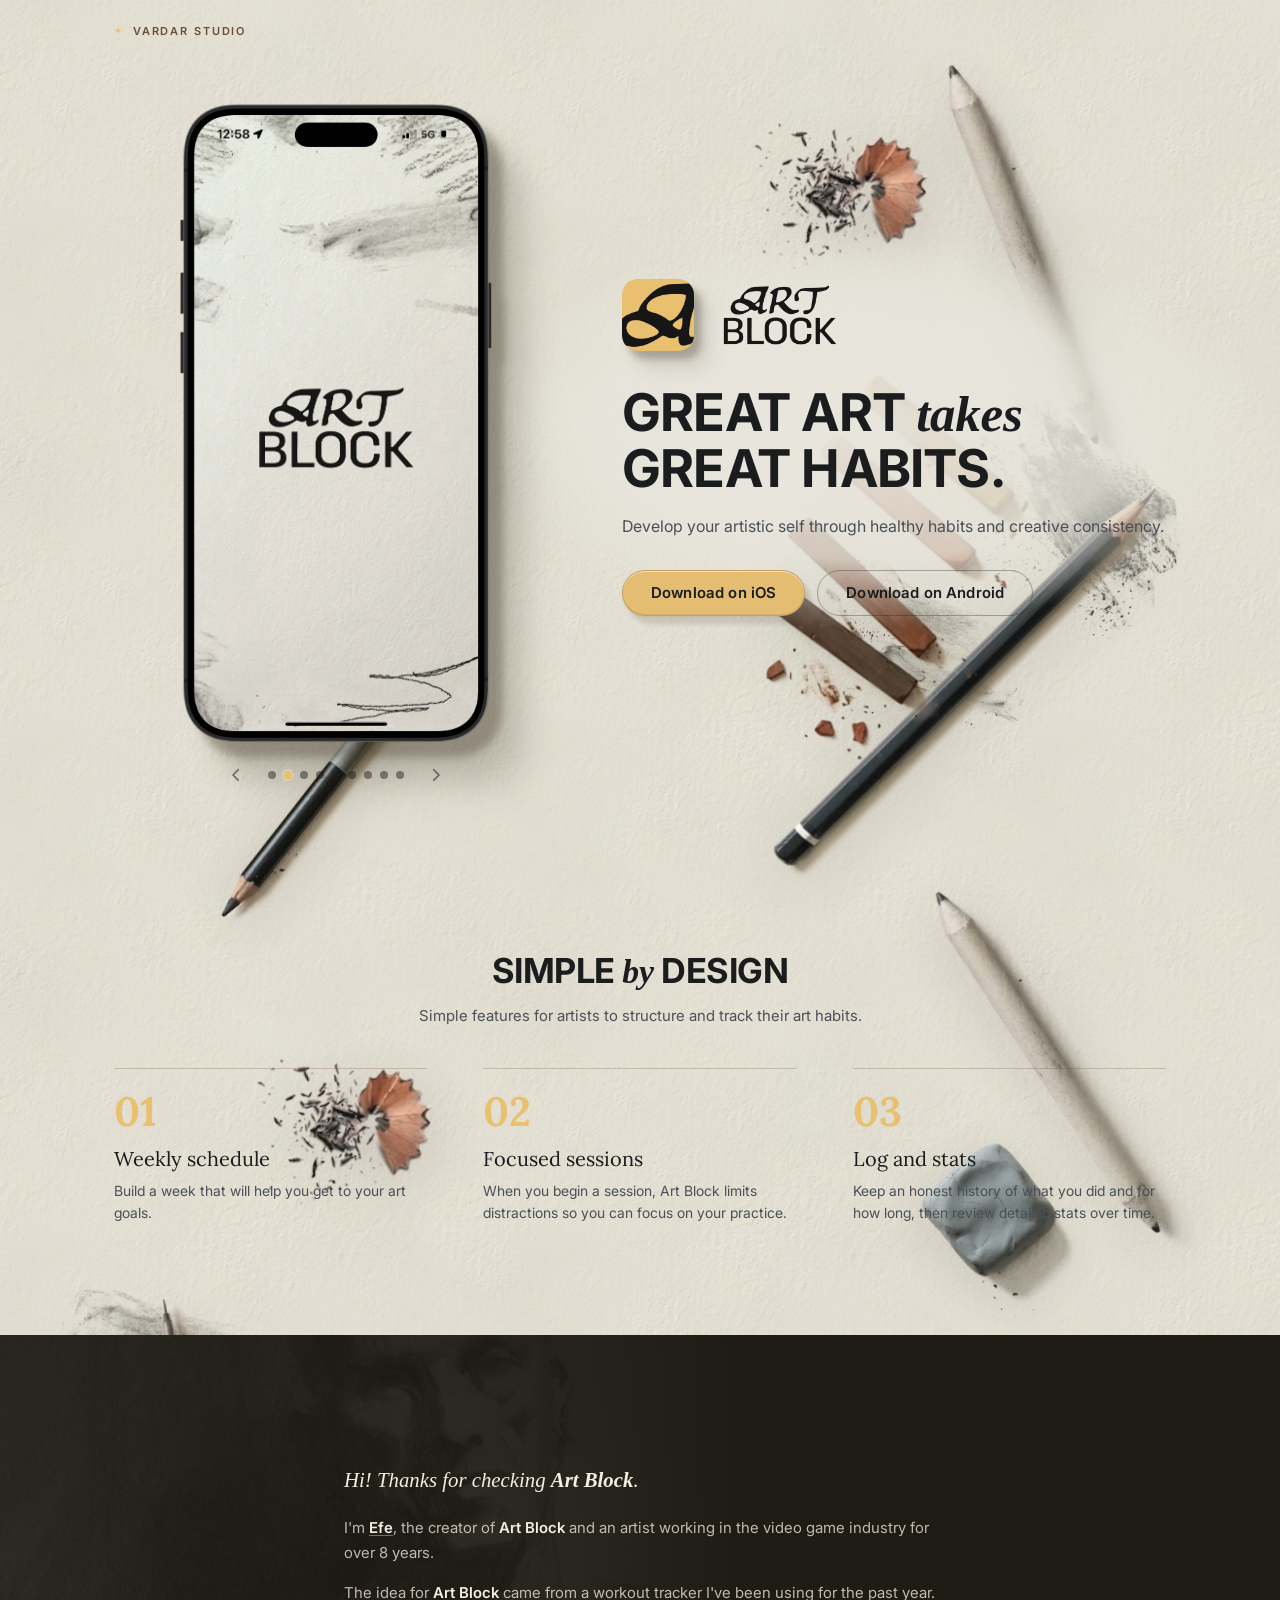
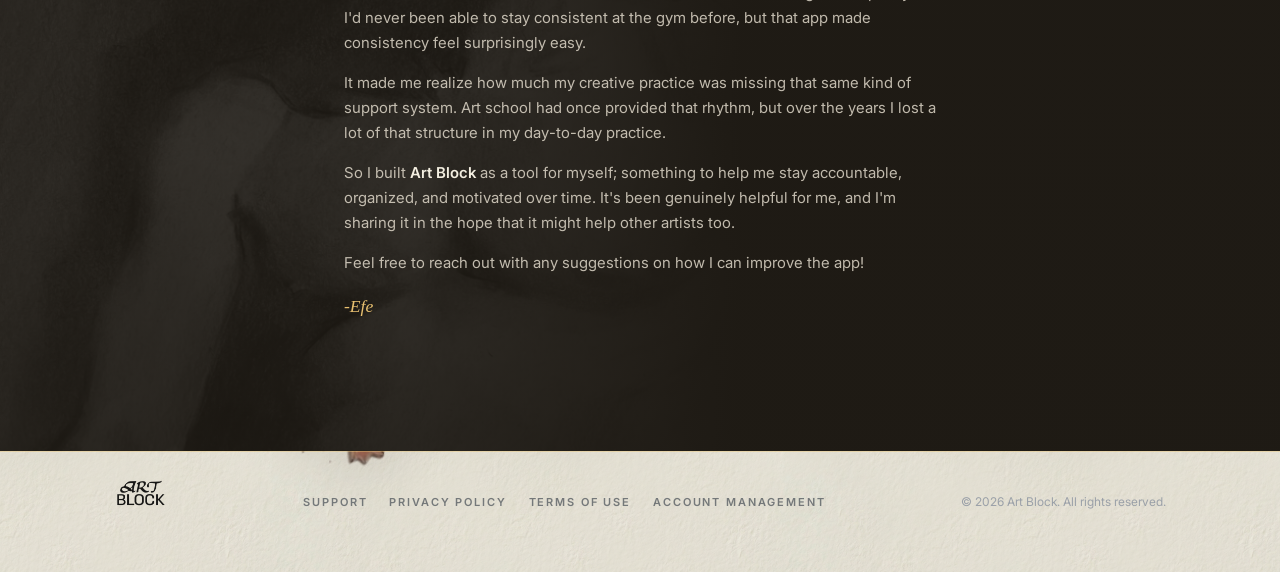
==== commit c29c1306: "Add Art Block support page for App Store guideline 1.5. Give reviewers and users a dedicated contact" ====
--- a/artblock/index.html
+++ b/artblock/index.html
@@ -505,6 +505,7 @@
           />
         </a>
         <nav class="ab-footer-links ab-meta" aria-label="Legal">
+          <a href="support/">Support</a>
           <a href="privacy/">Privacy Policy</a>
           <a href="terms/">Terms of Use</a>
           <a href="account-management/">Account management</a>
